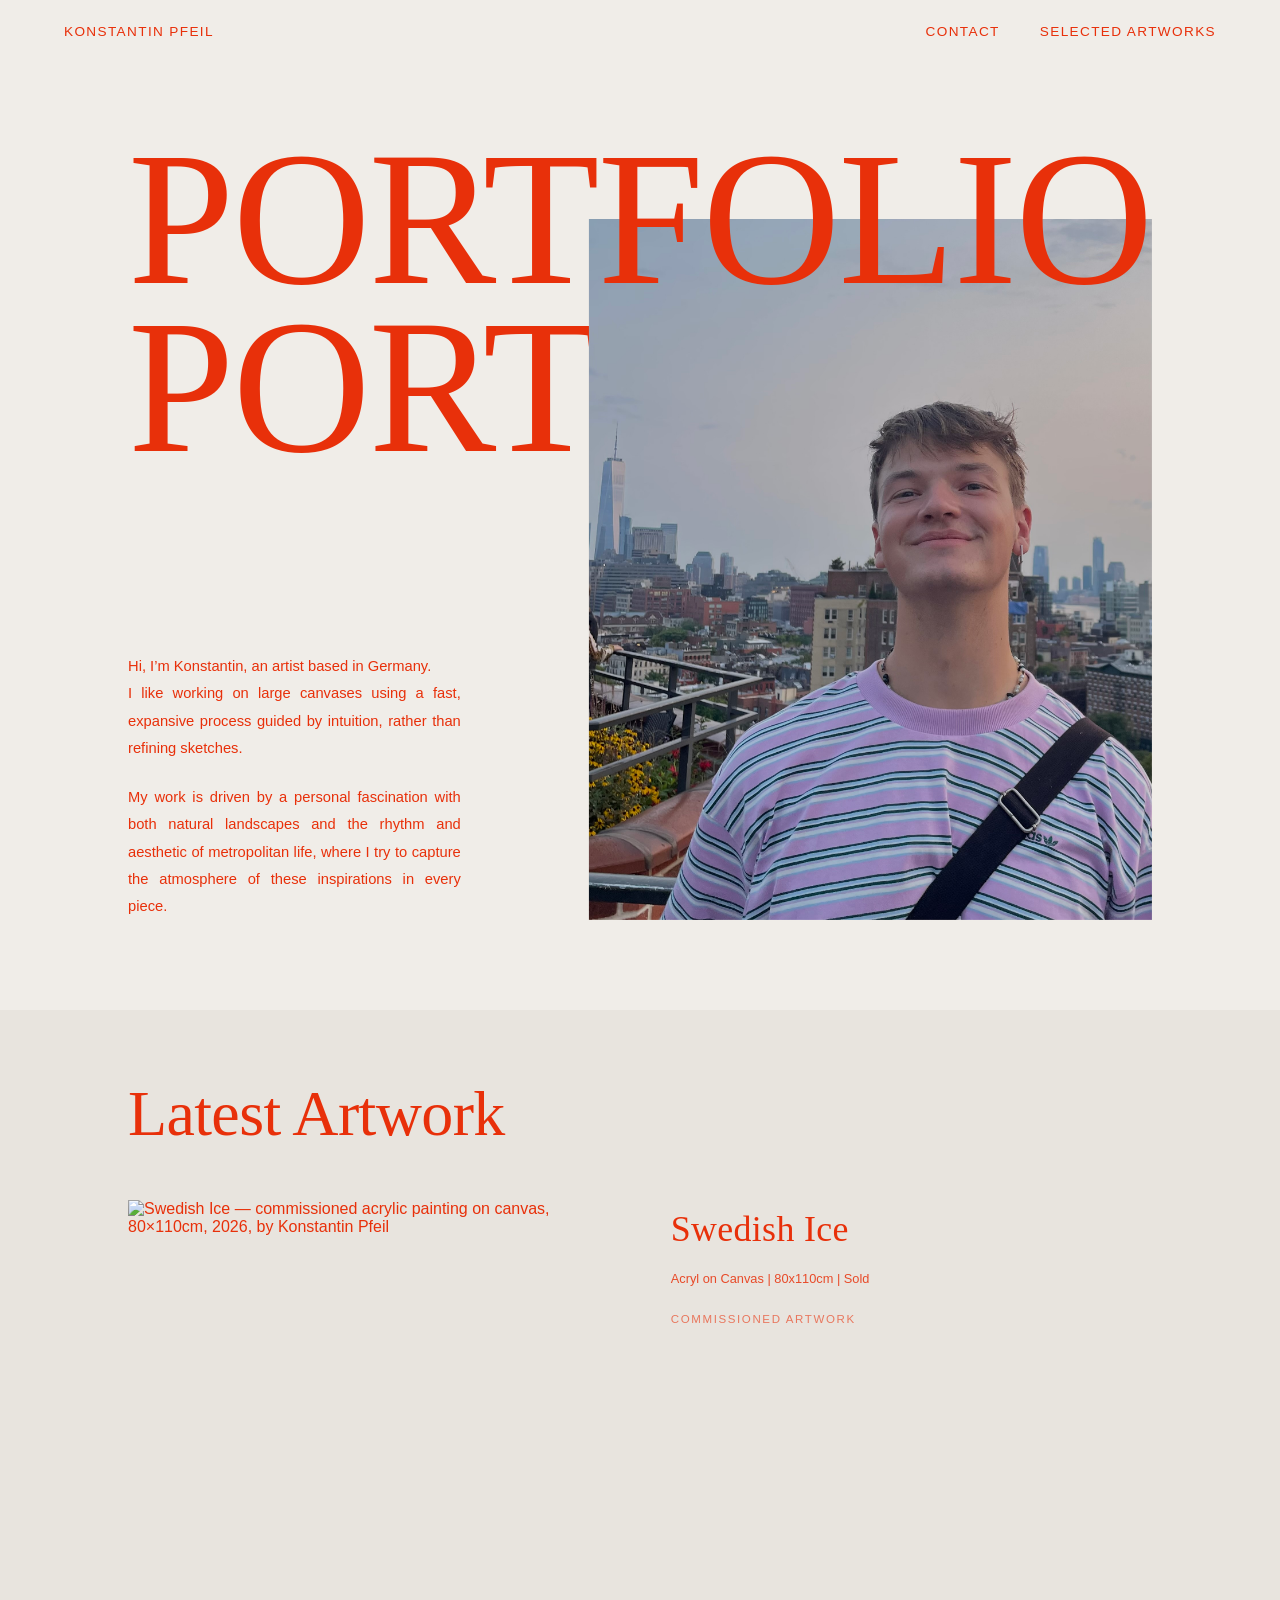
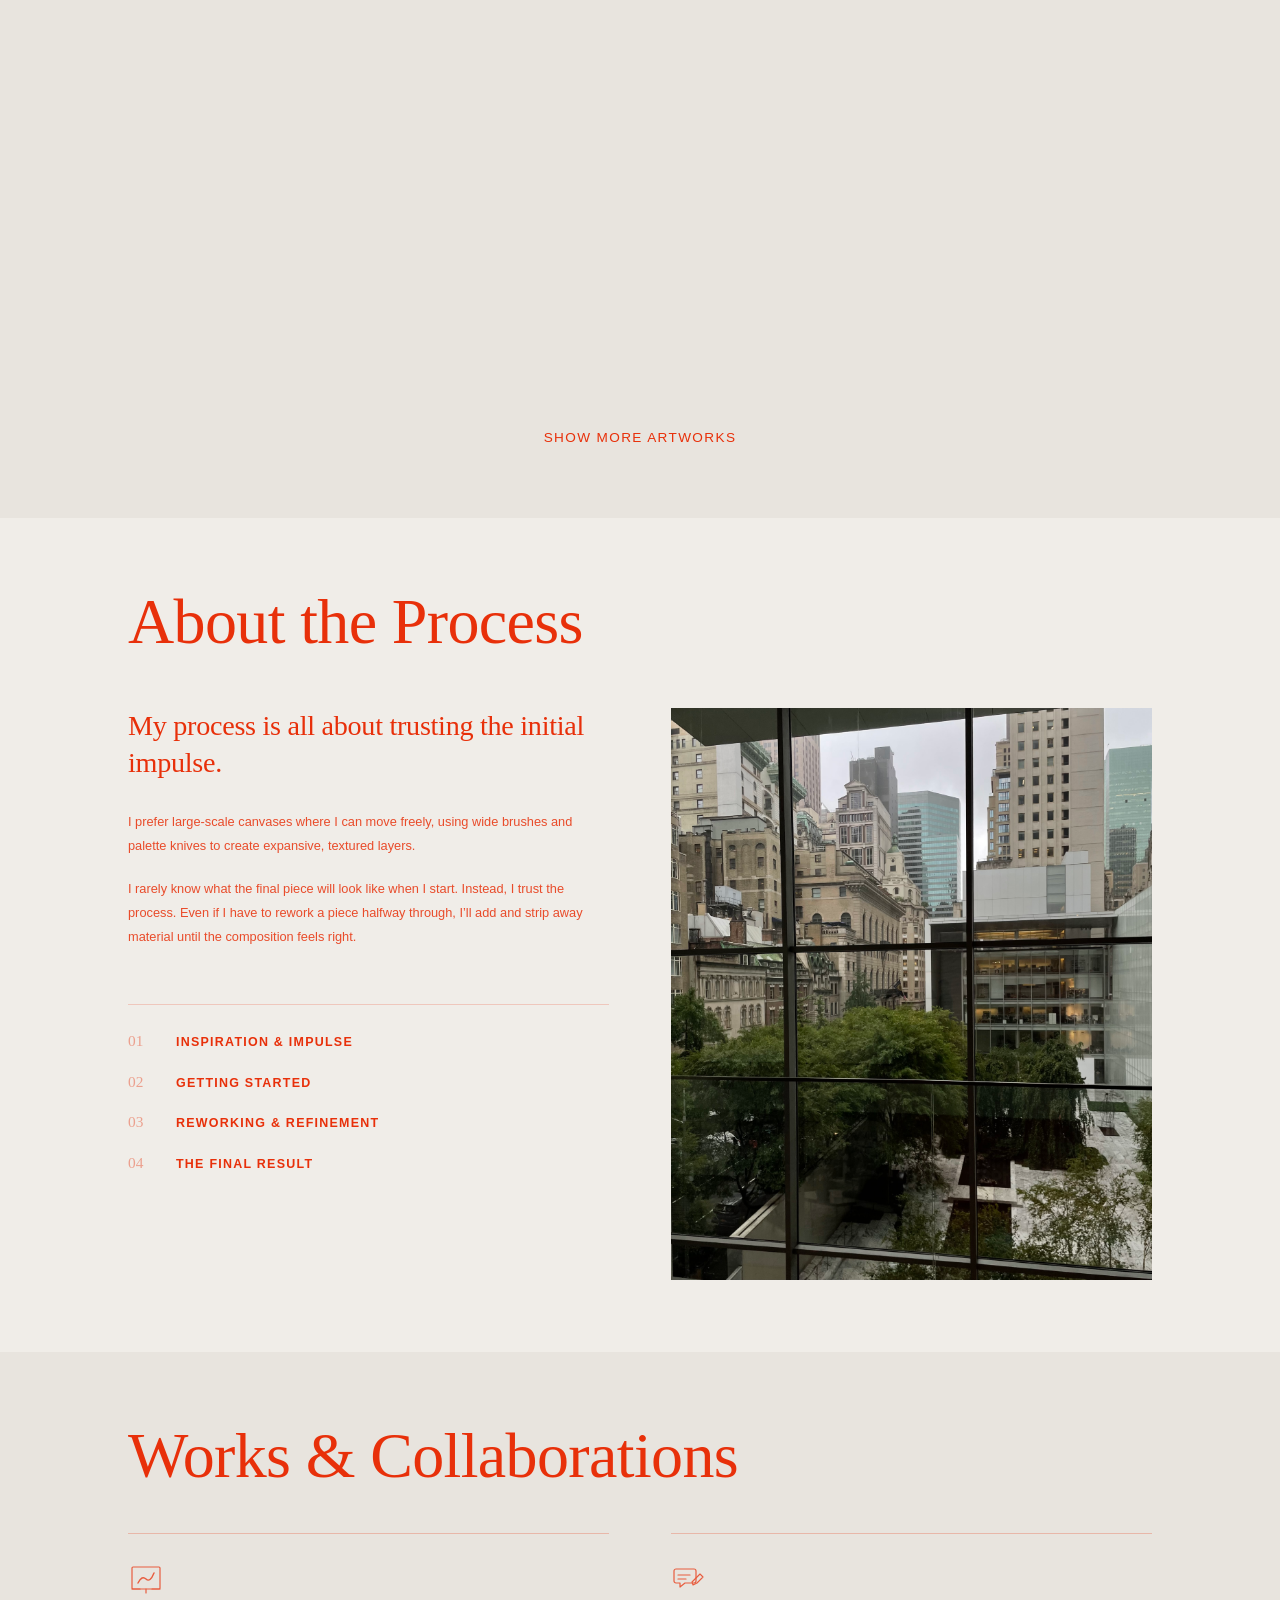
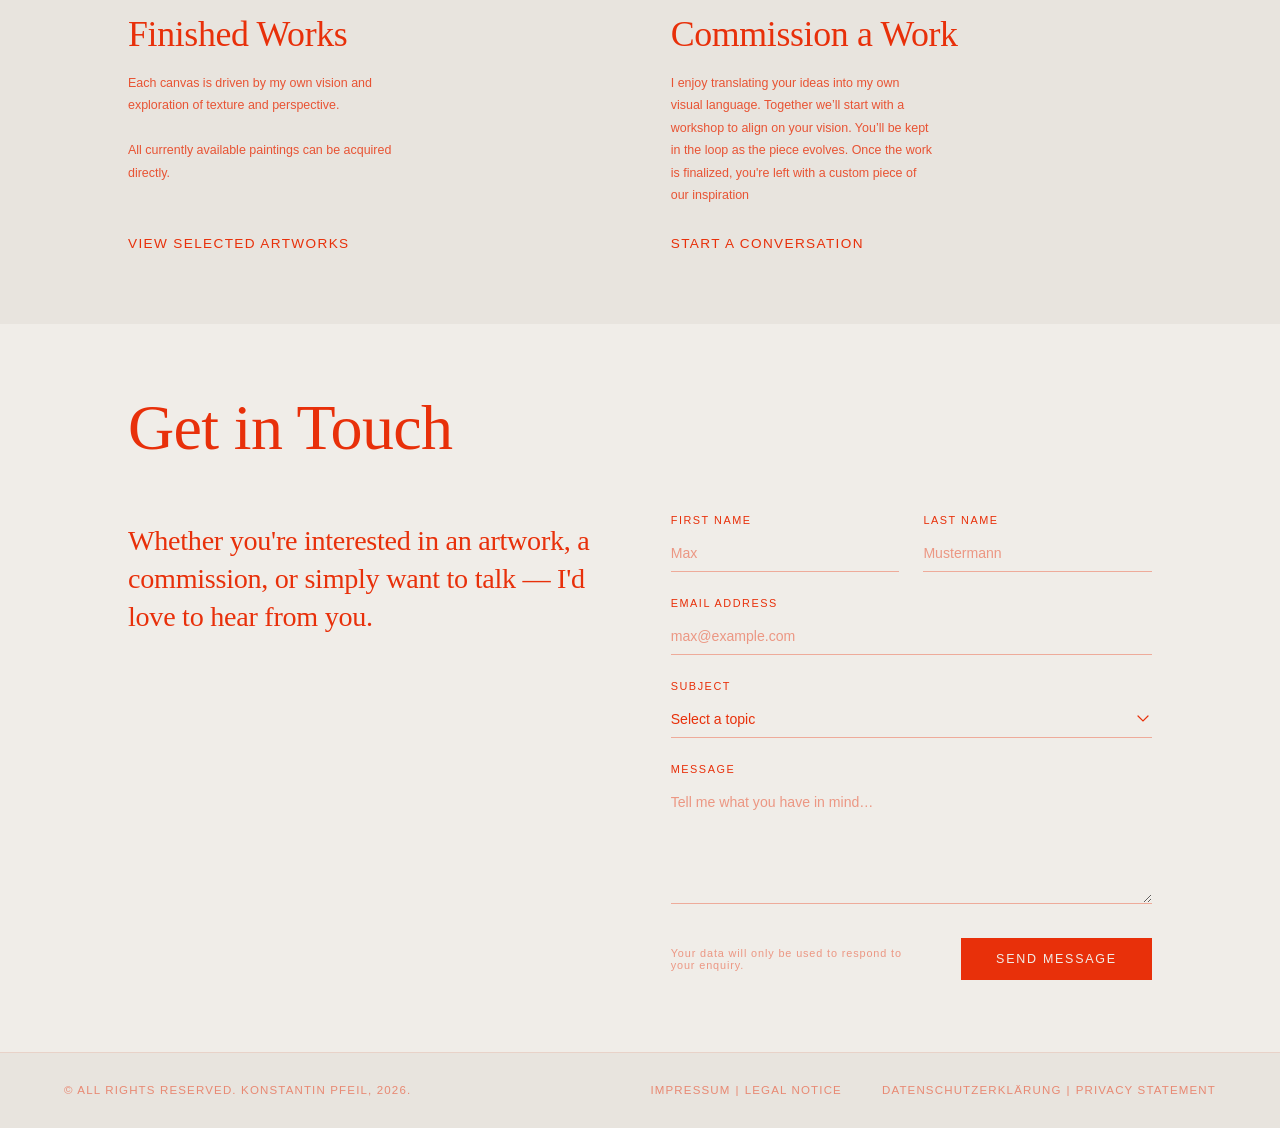
==== index.html @ a3bc2dfd "Revise meta description and Open Graph tags Updated the description meta tag and Open Graph descript" ====
<!DOCTYPE html>
<html lang="en">
<head>
  <meta charset="UTF-8" />
  <meta name="viewport" content="width=device-width, initial-scale=1.0" />
  <meta http-equiv="Content-Security-Policy" content="default-src 'self'; style-src 'self' 'unsafe-inline' https://fonts.googleapis.com; font-src https://fonts.gstatic.com; img-src 'self' data:; script-src 'self'; form-action https://formspree.io; connect-src https://formspree.io;">
  <title>Konstantin Pfeil</title>
  <meta name="description" content="Konstantin Pfeil is a German artist working on large-format canvases. Original works available to acquire, commissions welcome." />
  <meta name="author" content="Konstantin Pfeil" />
  <link rel="canonical" href="https://konstantinpfeil.com/" />

  <meta property="og:type" content="website" />
  <meta property="og:url" content="https://konstantinpfeil.com/" />
  <meta property="og:title" content="Konstantin Pfeil" />
  <meta property="og:description" content="Original large-format paintings. Available works, commissions and collaborations." />
  <meta property="og:image" content="https://konstantinpfeil.com/assets/images/KonstantinPfeil.png" />

  <script type="application/ld+json">
  {
    "@context": "https://schema.org",
    "@type": "Person",
    "name": "Konstantin Pfeil",
    "jobTitle": "Artist",
    "url": "https://konstantinpfeil.com/",
    "sameAs": [https://www.linkedin.com/in/konstantin-pfeil/],
    "address": {
      "@type": "PostalAddress",
      "addressCountry": "DE"
    }
  }
  </script>

  <link rel="icon" type="image/png" href="./assets/images/favicon.png">
  <link rel="preconnect" href="https://fonts.googleapis.com" referrerpolicy="no-referrer" />
  <link rel="preconnect" href="https://fonts.gstatic.com" crossorigin referrerpolicy="no-referrer" />
  <link href="https://fonts.googleapis.com/css2?family=Cormorant+Garamond:ital,wght@0,300..700;1,300..700&family=Open+Sans:wght@300;400;500;600;700&display=swap" rel="stylesheet" referrerpolicy="no-referrer">
  <link rel="stylesheet" href="style.css" />
</head>
<body>

  
  <nav>
    <span><a href="index.html">Konstantin Pfeil</a></span>
    <ul class="nav-links">
      <li><a href="#contact">Contact</a></li>
      <li><a href="artwork.html">Selected Artworks</a></li>
    </ul>
    <button class="nav-hamburger" id="navHamburger" aria-label="Open menu" aria-expanded="false">
      <span></span><span></span>
    </button>
  </nav>

  
  <div class="mobile-menu" id="mobileMenu" aria-hidden="true">
    <div class="mobile-menu-inner">

      <a href="artwork.html" class="mobile-menu-link">Selected Artworks</a>
      <a href="#contact" class="mobile-menu-link" id="mobileContactLink">Contact</a>
    
    </div>
  </div>

  
  <section class="hero">
    <div class="big-line line-one" id="lineOne">PORTFOLIO</div>
    <div class="hero-body" id="heroBody">
      <div class="photo-col" id="photoCol">
        <img src="./assets/images/KonstantinPfeil.png" alt="Konstantin Pfeil, abstract artist based in Germany" />
      </div>
      <div class="big-line line-two" id="lineTwo">PORTFOLIO</div>
      <div class="bio-text" id="bioText">
        <p>Hi, I’m Konstantin, an artist based in Germany. <br>I like working on large canvases using a fast, expansive process guided by intuition, rather than refining sketches.</p>
        <p>My work is driven by a personal fascination with both natural landscapes and the rhythm and aesthetic of metropolitan life, where I try to capture the atmosphere of these inspirations in every piece.</p>
      </div>
    </div>
  </section>

  
  <section class="latest-artwork">
    <span class="section-title">Latest Artwork</span>
    <div class="artwork-row">
      <div class="artwork-image">
        <img src="./assets/artworks/Swedish_Ice.png" alt="Swedish Ice — commissioned acrylic painting on canvas, 80×110cm, 2026, by Konstantin Pfeil" />
      </div>
      <div class="artwork-info">
        <span class="artwork-title">Swedish Ice</span>
        <p class="artwork-desc">Acryl on Canvas | 80x110cm | Sold</p>
        <span class="artwork-label">Commissioned Artwork</span>
      </div>
    </div>
    <div class="artwork-more">
      <a href="./artwork.html" class="text-btn">Show more Artworks</a>
    </div>
  </section>

  
  <section class="process">
    <span class="section-title">About the Process</span>
    <div class="process-row">
      <div class="process-text">
        <span class="process-intro">My process is all about trusting the initial impulse.</span>
        <p>I prefer large-scale canvases where I can move freely, using wide brushes and palette knives to create expansive, textured layers.</p>
        <p>I rarely know what the final piece will look like when I start. Instead, I trust the process. Even if I have to rework a piece halfway through, I’ll add and strip away material until the composition feels right.</p>
        <div class="process-steps">
          <div class="process-step"><span class="step-num">01</span><span class="step-label">Inspiration & Impulse</span></div>
          <div class="process-step"><span class="step-num">02</span><span class="step-label">Getting Started</span></div>
          <div class="process-step"><span class="step-num">03</span><span class="step-label">Reworking & Refinement</span></div>
          <div class="process-step"><span class="step-num">04</span><span class="step-label">The Final Result</span></div>
        </div>
      </div>
      <div class="process-image">
        <img src="./assets/images/nyc.png" alt="New York City skyline — one of Konstantin Pfeil's metropolitan inspirations" />
      </div>
    </div>
  </section>

  
  <section class="services">
    <span class="section-title">Works & Collaborations</span>
    <div class="services-row">
      <div class="service-card">
        <svg class="service-icon" viewBox="0 0 36 36" fill="none" stroke="#E8300A" stroke-width="1.2" stroke-linecap="round" stroke-linejoin="round">
          <rect x="4" y="6" width="28" height="22" rx="1"/>
          <line x1="4" y1="28" x2="12" y2="28"/>
          <line x1="24" y1="28" x2="32" y2="28"/>
          <line x1="18" y1="28" x2="18" y2="32"/>
          <path d="M10 22 Q14 14 18 18 Q22 22 26 12" stroke-width="1.4"/>
        </svg>
        <span class="service-name">Finished Works</span>
        <p class="service-desc">Each canvas is driven by my own vision and exploration of texture and perspective. <br><br>All currently available paintings can be acquired directly.</p>
        <div class="service-cta"><a href="./artwork.html" class="text-btn">View Selected Artworks</a></div>
      </div>
      <div class="service-card">
        <svg class="service-icon" viewBox="0 0 36 36" fill="none" stroke="#E8300A" stroke-width="1.2" stroke-linecap="round" stroke-linejoin="round">
          <path d="M5 8 h18 a2 2 0 0 1 2 2 v10 a2 2 0 0 1 -2 2 H14 l-5 4 v-4 H5 a2 2 0 0 1 -2 -2 V10 a2 2 0 0 1 2 -2 z"/>
          <line x1="7" y1="14" x2="19" y2="14"/>
          <line x1="7" y1="18" x2="15" y2="18"/>
          <path d="M26 22 l6-6-3-3-8 8 1 3 4-2z" stroke-width="1.1"/>
        </svg>
        <span class="service-name">Commission a Work</span>
        <p class="service-desc">I enjoy translating your ideas into my own visual language. Together we’ll start with a workshop to align on your vision. You’ll be kept in the loop as the piece evolves. Once the work is finalized, you're left with a custom piece of our inspiration</p>
        <div class="service-cta"><a href="#contact" class="text-btn">Start a Conversation</a></div>
      </div>
    </div>
  </section>

  
  <section class="contact" id="contact">
    <span class="section-title">Get in Touch</span>
    <div class="contact-inner">
      <div class="contact-intro">
        <span class="contact-lead">Whether you're interested in an artwork, a commission, or simply want to talk — I'd love to hear from you.</span>
      </div>
      <form class="contact-form" action="https://formspree.io/f/xqeynlbk" method="POST">
        <div class="form-row">
          <div class="form-field">
            <label for="first-name">First Name</label>
            <input type="text" id="first-name" name="first_name" placeholder="Max" required />
          </div>
          <div class="form-field">
            <label for="last-name">Last Name</label>
            <input type="text" id="last-name" name="last_name" placeholder="Mustermann" required />
          </div>
        </div>
        <div class="form-field">
          <label for="email">Email Address</label>
          <input type="email" id="email" name="email" placeholder="max@example.com" required />
        </div>
        <div class="form-field">
          <label for="subject">Subject</label>
          <select id="subject" name="_subject" required>
            <option value="" disabled selected>Select a topic</option>
            <option value="Acquiring an Original Work">Acquiring an Original Work</option>
            <option value="Commission Enquiry">Commission Enquiry</option>
            <option value="Press & Collaboration">Press & Collaboration</option>
            <option value="Other">Other</option>
          </select>
        </div>
        <div class="form-field">
          <label for="message">Message</label>
          <textarea id="message" name="message" placeholder="Tell me what you have in mind…" required></textarea>
        </div>
        <div class="form-submit">
          <span class="privacy-note">Your data will only be used to respond to your enquiry.</span>
          <button type="submit" class="submit-btn">Send Message</button>
        </div>
      </form>
    </div>
  </section>

  
  <footer>
    <div class="footer-inner">
      <span class="footer-copy">© All rights reserved. Konstantin Pfeil, 2026.</span>
      <div class="footer-links">
          <button class="footer-btn" id="impressumToggle" data-panel="impressum" aria-expanded="false">
            Impressum<span class="mobile-break">|</span>Legal Notice
          </button>
          <button class="footer-btn" id="datenschutzToggle" data-panel="datenschutz" aria-expanded="false">
            Datenschutzerklärung<span class="mobile-break">|</span>Privacy Statement
          </button>
      </div>
    </div>

    
    <div class="legal-panel" id="legalPanel" aria-hidden="true">
      <div class="legal-panel-inner">

        
        <div class="legal-content" id="content-impressum">
          <div class="impressum-inner">
            <div class="impressum-col">
              <h2 class="impressum-heading">Impressum</h2>
              <div class="impressum-block">
                <img src="./assets/images/address.png" alt="" class="address-img" aria-hidden="true" />
              </div>
              <div class="impressum-block">
                <h3 class="impressum-label">Kontakt</h3>
                <img src="./assets/images/email.png" alt="" class="email-img" aria-hidden="true" />
              </div>
              <div class="impressum-block">
                <h3 class="impressum-label">Umsatzsteuer-ID</h3>
                <p>Umsatzsteuer-Identifikationsnummer gemäß § 27 a Umsatzsteuergesetz:<br />
                Umsatzsteuer-Identifikationsnummer beim Finanzamt beantragt.<br />
                Umsatzsteuerbefreit aufgrund der Kleinunternehmerregelung gemäß § 19 UStG.</p>
              </div>
              <div class="impressum-block">
                <h3 class="impressum-label">Verbraucherstreitbeilegung / Universalschlichtungsstelle</h3>
                <p>Wir sind nicht bereit oder verpflichtet, an Streitbeilegungsverfahren vor einer Verbraucherschlichtungsstelle teilzunehmen.</p>
              </div>
            </div>
            <div class="impressum-col">
              <h2 class="impressum-heading">Legal Notice</h2>
              <div class="impressum-block">
                <img src="./assets/images/address.png" alt="" class="address-img" aria-hidden="true" />
              </div>
              <div class="impressum-block">
                <h3 class="impressum-label">Contact</h3>
                <img src="./assets/images/email.png" alt="" class="email-img" aria-hidden="true" />
              </div>
              <div class="impressum-block">
                <h3 class="impressum-label">VAT ID</h3>
                <p>VAT identification number in accordance with § 27 a of the German VAT Act:<br />
                VAT identification number application pending with the tax authority.<br />
                Exempt from VAT pursuant to the small business regulation under § 19 UStG.</p>
              </div>
              <div class="impressum-block">
                <h3 class="impressum-label">Consumer Dispute Resolution</h3>
                <p>We are neither willing nor obliged to participate in dispute resolution proceedings before a consumer arbitration board.</p>
              </div>
            </div>
          </div>
        </div>

        
        <div class="legal-content" id="content-datenschutz">
          <div class="impressum-inner">

            
            <div class="datenschutz-col">

              <h2 class="impressum-heading">Datenschutzerklärung</h2>

              <div class="impressum-block">
                <h3 class="impressum-label">1. Datenschutz auf einen Blick — Allgemeine Hinweise</h3>
                <p>Die folgenden Hinweise geben einen einfachen Überblick darüber, was mit Ihren personenbezogenen Daten passiert, wenn Sie diese Website besuchen. Personenbezogene Daten sind alle Daten, mit denen Sie persönlich identifiziert werden können. Ausführliche Informationen zum Thema Datenschutz entnehmen Sie unserer unter diesem Text aufgeführten Datenschutzerklärung.</p>
              </div>

              <div class="impressum-block">
                <h3 class="impressum-label">Datenerfassung auf dieser Website</h3>
                <p>Die Datenverarbeitung auf dieser Website erfolgt durch den Websitebetreiber. Dessen Kontaktdaten können Sie dem Abschnitt „Hinweis zur Verantwortlichen Stelle" in dieser Datenschutzerklärung entnehmen.</p>
                <p>Ihre Daten werden zum einen dadurch erhoben, dass Sie uns diese mitteilen. Hierbei kann es sich z. B. um Daten handeln, die Sie in ein Kontaktformular eingeben. Andere Daten werden automatisch oder nach Ihrer Einwilligung beim Besuch der Website durch unsere IT-Systeme erfasst. Das sind vor allem technische Daten (z. B. Internetbrowser, Betriebssystem oder Uhrzeit des Seitenaufrufs).</p>
                <p>Ein Teil der Daten wird erhoben, um eine fehlerfreie Bereitstellung der Website zu gewährleisten. Andere Daten können zur Analyse Ihres Nutzerverhaltens verwendet werden.</p>
                <p>Sie haben jederzeit das Recht, unentgeltlich Auskunft über Herkunft, Empfänger und Zweck Ihrer gespeicherten personenbezogenen Daten zu erhalten. Sie haben außerdem ein Recht, die Berichtigung oder Löschung dieser Daten zu verlangen. Wenn Sie eine Einwilligung zur Datenverarbeitung erteilt haben, können Sie diese Einwilligung jederzeit für die Zukunft widerrufen. Außerdem haben Sie das Recht, unter bestimmten Umständen die Einschränkung der Verarbeitung Ihrer personenbezogenen Daten zu verlangen. Des Weiteren steht Ihnen ein Beschwerderecht bei der zuständigen Aufsichtsbehörde zu.</p>
              </div>

              <div class="impressum-block">
                <h3 class="impressum-label">2. Hosting — Externes Hosting</h3>
                <p>Diese Website wird extern gehostet. Die personenbezogenen Daten, die auf dieser Website erfasst werden, werden auf den Servern des Hosters gespeichert. Hierbei kann es sich v. a. um IP-Adressen, Kontaktanfragen, Meta- und Kommunikationsdaten, Vertragsdaten, Kontaktdaten, Namen, Websitezugriffe und sonstige Daten, die über eine Website generiert werden, handeln.</p>
                <p>Das externe Hosting erfolgt zum Zwecke der Vertragserfüllung gegenüber unseren potenziellen und bestehenden Kunden (Art. 6 Abs. 1 lit. b DSGVO) und im Interesse einer sicheren, schnellen und effizienten Bereitstellung unseres Online-Angebots durch einen professionellen Anbieter (Art. 6 Abs. 1 lit. f DSGVO).</p>
                <p>Wir setzen folgenden Hoster ein: GitHub Pages, GitHub Inc., 88 Colin P Kelly Jr St, San Francisco, CA 94107, USA</p>
              </div>

              <div class="impressum-block">
                <h3 class="impressum-label">3. Allgemeine Hinweise und Pflichtinformationen</h3>
                <p>Die Betreiber dieser Seiten nehmen den Schutz Ihrer persönlichen Daten sehr ernst. Wir behandeln Ihre personenbezogenen Daten vertraulich und entsprechend den gesetzlichen Datenschutzvorschriften sowie dieser Datenschutzerklärung.</p>
                <p>Wir weisen darauf hin, dass die Datenübertragung im Internet (z. B. bei der Kommunikation per E-Mail) Sicherheitslücken aufweisen kann. Ein lückenloser Schutz der Daten vor dem Zugriff durch Dritte ist nicht möglich.</p>
              </div>

              <div class="impressum-block">
                <h3 class="impressum-label">Hinweis zur verantwortlichen Stelle</h3>
                <p>Die verantwortliche Stelle für die Datenverarbeitung auf dieser Website ist:</p>
                <img src="./assets/images/address.png" alt="" class="address-img" aria-hidden="true" />
                <img src="./assets/images/email.png" alt="" class="email-img" aria-hidden="true" style="margin-top:0.5em;" />
                <p>Verantwortliche Stelle ist die natürliche oder juristische Person, die allein oder gemeinsam mit anderen über die Zwecke und Mittel der Verarbeitung von personenbezogenen Daten entscheidet.</p>
              </div>

              <div class="impressum-block">
                <h3 class="impressum-label">Speicherdauer</h3>
                <p>Soweit innerhalb dieser Datenschutzerklärung keine speziellere Speicherdauer genannt wurde, verbleiben Ihre personenbezogenen Daten bei uns, bis der Zweck für die Datenverarbeitung entfällt. Wenn Sie ein berechtigtes Löschersuchen geltend machen oder eine Einwilligung zur Datenverarbeitung widerrufen, werden Ihre Daten gelöscht, sofern wir keine anderen rechtlich zulässigen Gründe für die Speicherung Ihrer personenbezogenen Daten haben.</p>
              </div>

              <div class="impressum-block">
                <h3 class="impressum-label">Rechtsgrundlagen der Datenverarbeitung</h3>
                <p>Sofern Sie in die Datenverarbeitung eingewilligt haben, verarbeiten wir Ihre personenbezogenen Daten auf Grundlage von Art. 6 Abs. 1 lit. a DSGVO bzw. Art. 9 Abs. 2 lit. a DSGVO. Sind Ihre Daten zur Vertragserfüllung oder zur Durchführung vorvertraglicher Maßnahmen erforderlich, verarbeiten wir Ihre Daten auf Grundlage des Art. 6 Abs. 1 lit. b DSGVO. Des Weiteren verarbeiten wir Ihre Daten, sofern diese zur Erfüllung einer rechtlichen Verpflichtung erforderlich sind, auf Grundlage von Art. 6 Abs. 1 lit. c DSGVO.</p>
              </div>

              <div class="impressum-block">
                <h3 class="impressum-label">Widerruf Ihrer Einwilligung zur Datenverarbeitung</h3>
                <p>Viele Datenverarbeitungsvorgänge sind nur mit Ihrer ausdrücklichen Einwilligung möglich. Sie können eine bereits erteilte Einwilligung jederzeit widerrufen. Die Rechtmäßigkeit der bis zum Widerruf erfolgten Datenverarbeitung bleibt vom Widerruf unberührt.</p>
              </div>

              <div class="impressum-block">
                <h3 class="impressum-label">Widerspruchsrecht (Art. 21 DSGVO)</h3>
                <p>WENN DIE DATENVERARBEITUNG AUF GRUNDLAGE VON ART. 6 ABS. 1 LIT. E ODER F DSGVO ERFOLGT, HABEN SIE JEDERZEIT DAS RECHT, AUS GRÜNDEN, DIE SICH AUS IHRER BESONDEREN SITUATION ERGEBEN, GEGEN DIE VERARBEITUNG IHRER PERSONENBEZOGENEN DATEN WIDERSPRUCH EINZULEGEN. DIE JEWEILIGE RECHTSGRUNDLAGE, AUF DENEN EINE VERARBEITUNG BERUHT, ENTNEHMEN SIE DIESER DATENSCHUTZERKLÄRUNG. WENN SIE WIDERSPRUCH EINLEGEN, WERDEN WIR IHRE BETROFFENEN PERSONENBEZOGENEN DATEN NICHT MEHR VERARBEITEN, ES SEI DENN, WIR KÖNNEN ZWINGENDE SCHUTZWÜRDIGE GRÜNDE FÜR DIE VERARBEITUNG NACHWEISEN.</p>
              </div>

              <div class="impressum-block">
                <h3 class="impressum-label">Beschwerderecht bei der zuständigen Aufsichtsbehörde</h3>
                <p>Im Falle von Verstößen gegen die DSGVO steht den Betroffenen ein Beschwerderecht bei einer Aufsichtsbehörde, insbesondere in dem Mitgliedstaat ihres gewöhnlichen Aufenthalts, ihres Arbeitsplatzes oder des Orts des mutmaßlichen Verstoßes zu.</p>
              </div>

              <div class="impressum-block">
                <h3 class="impressum-label">Recht auf Datenübertragbarkeit, Auskunft, Berichtigung, Löschung und Einschränkung</h3>
                <p>Sie haben im Rahmen der geltenden gesetzlichen Bestimmungen jederzeit das Recht auf unentgeltliche Auskunft über Ihre gespeicherten personenbezogenen Daten, deren Herkunft und Empfänger und den Zweck der Datenverarbeitung und ggf. ein Recht auf Berichtigung oder Löschung dieser Daten. Sie haben zudem das Recht, die Einschränkung der Verarbeitung Ihrer personenbezogenen Daten zu verlangen. Hierzu sowie zu weiteren Fragen können Sie sich jederzeit an uns wenden.</p>
              </div>

              <div class="impressum-block">
                <h3 class="impressum-label">SSL- bzw. TLS-Verschlüsselung</h3>
                <p>Diese Seite nutzt aus Sicherheitsgründen eine SSL- bzw. TLS-Verschlüsselung. Eine verschlüsselte Verbindung erkennen Sie daran, dass die Adresszeile des Browsers von „http://" auf „https://" wechselt und an dem Schloss-Symbol in Ihrer Browserzeile. Wenn die SSL- bzw. TLS-Verschlüsselung aktiviert ist, können die Daten, die Sie an uns übermitteln, nicht von Dritten mitgelesen werden.</p>
              </div>

              <div class="impressum-block">
                <h3 class="impressum-label">Widerspruch gegen Werbe-E-Mails</h3>
                <p>Der Nutzung von im Rahmen der Impressumspflicht veröffentlichten Kontaktdaten zur Übersendung von nicht ausdrücklich angeforderter Werbung und Informationsmaterialien wird hiermit widersprochen. Die Betreiber der Seiten behalten sich ausdrücklich rechtliche Schritte im Falle der unverlangten Zusendung von Werbeinformationen vor.</p>
              </div>

              <div class="impressum-block">
                <h3 class="impressum-label">4. Datenerfassung — Server-Log-Dateien</h3>
                <p>Der Provider der Seiten erhebt und speichert automatisch Informationen in so genannten Server-Log-Dateien, die Ihr Browser automatisch an uns übermittelt: Browsertyp und -version, verwendetes Betriebssystem, Referrer URL, Hostname des zugreifenden Rechners, Uhrzeit der Serveranfrage, IP-Adresse. Eine Zusammenführung dieser Daten mit anderen Datenquellen wird nicht vorgenommen. Die Erfassung dieser Daten erfolgt auf Grundlage von Art. 6 Abs. 1 lit. f DSGVO.</p>
              </div>

              <div class="impressum-block">
                <h3 class="impressum-label">Kontaktformular</h3>
                <p>Wenn Sie uns per Kontaktformular Anfragen zukommen lassen, werden Ihre Angaben aus dem Anfrageformular inklusive der von Ihnen dort angegebenen Kontaktdaten zwecks Bearbeitung der Anfrage und für den Fall von Anschlussfragen bei uns gespeichert. Diese Daten geben wir nicht ohne Ihre Einwilligung weiter.</p>
                <p>Die Verarbeitung dieser Daten erfolgt auf Grundlage von Art. 6 Abs. 1 lit. b DSGVO, sofern Ihre Anfrage mit der Erfüllung eines Vertrags zusammenhängt oder zur Durchführung vorvertraglicher Maßnahmen erforderlich ist. In allen übrigen Fällen beruht die Verarbeitung auf unserem berechtigten Interesse an der effektiven Bearbeitung der an uns gerichteten Anfragen (Art. 6 Abs. 1 lit. f DSGVO) oder auf Ihrer Einwilligung (Art. 6 Abs. 1 lit. a DSGVO).</p>
                <p>Die von Ihnen im Kontaktformular eingegebenen Daten verbleiben bei uns, bis Sie uns zur Löschung auffordern, Ihre Einwilligung zur Speicherung widerrufen oder der Zweck für die Datenspeicherung entfällt. Zwingende gesetzliche Bestimmungen – insbesondere Aufbewahrungsfristen – bleiben unberührt.</p>
              </div>

              <div class="impressum-block">
                <h3 class="impressum-label">Anfrage per E-Mail oder Telefon</h3>
                <p>Wenn Sie uns per E-Mail oder Telefon kontaktieren, wird Ihre Anfrage inklusive aller daraus hervorgehenden personenbezogenen Daten zum Zwecke der Bearbeitung Ihres Anliegens bei uns gespeichert und verarbeitet. Diese Daten geben wir nicht ohne Ihre Einwilligung weiter. Die Verarbeitung dieser Daten erfolgt auf Grundlage von Art. 6 Abs. 1 lit. b DSGVO, sofern Ihre Anfrage mit der Erfüllung eines Vertrags zusammenhängt, andernfalls auf Grundlage von Art. 6 Abs. 1 lit. f DSGVO oder Ihrer Einwilligung gemäß Art. 6 Abs. 1 lit. a DSGVO.</p>
              </div>

            </div>

            
            <div class="datenschutz-col">

              <h2 class="impressum-heading">Data Privacy Statement</h2>

              <div class="impressum-block">
                <h3 class="impressum-label">1. Privacy at a Glance — General Information</h3>
                <p>The following information provides a simple overview of what happens to your personal data when you visit this website. Personal data means any data by which you can be personally identified. For detailed information on the subject of data protection, please refer to our Privacy Policy set out below.</p>
              </div>

              <div class="impressum-block">
                <h3 class="impressum-label">Data Collection on This Website</h3>
                <p>Data processing on this website is carried out by the website operator. You can find the operator's contact details in the section "Notice on the Controller" in this Privacy Policy.</p>
                <p>Your data is collected partly through information you provide to us directly — for example, data you enter into a contact form. Other data is collected automatically or with your consent by our IT systems when you visit the website, in particular technical data such as your internet browser, operating system, and the time of your page request.</p>
                <p>Some of this data is collected to ensure the error-free operation of the website. Other data may be used to analyse your browsing behaviour.</p>
                <p>You have the right at any time to obtain, free of charge, information about the origin, recipient and purpose of your stored personal data. You also have the right to request the correction or deletion of this data. If you have given your consent to data processing, you may withdraw that consent at any time with effect for the future. You also have the right, under certain circumstances, to request the restriction of processing of your personal data. Furthermore, you have the right to lodge a complaint with the competent supervisory authority.</p>
              </div>

              <div class="impressum-block">
                <h3 class="impressum-label">2. Hosting — External Hosting</h3>
                <p>This website is hosted externally. The personal data collected on this website is stored on the servers of the hosting provider. This may include IP addresses, contact enquiries, meta and communication data, contractual data, contact details, names, website access data and other data generated via the website.</p>
                <p>External hosting is carried out for the purpose of fulfilling contracts with our prospective and existing clients (Art. 6(1)(b) GDPR) and in the interest of a secure, fast and efficient provision of our online services by a professional provider (Art. 6(1)(f) GDPR).</p>
                <p>Our hosting provider is: GitHub Pages, GitHub Inc., 88 Colin P Kelly Jr St, San Francisco, CA 94107, USA.</p>
              </div>

              <div class="impressum-block">
                <h3 class="impressum-label">3. General Information and Mandatory Disclosures</h3>
                <p>The operators of this website take the protection of your personal data very seriously. We treat your personal data confidentially and in accordance with the applicable data protection legislation and this Privacy Policy.</p>
                <p>Please note that data transmission over the internet (e.g. when communicating by email) may be subject to security vulnerabilities. Complete protection of data against access by third parties is not possible.</p>
              </div>

              <div class="impressum-block">
                <h3 class="impressum-label">Notice on the Controller</h3>
                <p>The controller responsible for data processing on this website is:</p>
                <img src="./assets/images/address.png" alt="" class="address-img" aria-hidden="true" />
                <img src="./assets/images/email.png" alt="" class="email-img" aria-hidden="true" style="margin-top:0.5em;" />
                <p>The controller is the natural or legal person who, alone or jointly with others, determines the purposes and means of the processing of personal data.</p>
              </div>

              <div class="impressum-block">
                <h3 class="impressum-label">Retention Period</h3>
                <p>Unless a more specific retention period is stated within this Privacy Policy, your personal data will remain with us until the purpose for which it was collected no longer applies. If you assert a legitimate request for deletion or withdraw your consent to data processing, your data will be deleted unless we have other legally permissible grounds for retaining it.</p>
              </div>

              <div class="impressum-block">
                <h3 class="impressum-label">Legal Bases for Data Processing</h3>
                <p>Where you have given your consent to data processing, we process your personal data on the basis of Art. 6(1)(a) GDPR or Art. 9(2)(a) GDPR. Where data processing is necessary for the performance of a contract or for pre-contractual measures, we process your data on the basis of Art. 6(1)(b) GDPR. Where processing is necessary to fulfil a legal obligation, we process your data on the basis of Art. 6(1)(c) GDPR.</p>
              </div>

              <div class="impressum-block">
                <h3 class="impressum-label">Withdrawal of Consent</h3>
                <p>Many data processing operations are only possible with your express consent. You may withdraw any consent you have already given at any time. The lawfulness of processing carried out prior to the withdrawal remains unaffected.</p>
              </div>

              <div class="impressum-block">
                <h3 class="impressum-label">Right to Object (Art. 21 GDPR)</h3>
                <p>WHERE DATA PROCESSING IS CARRIED OUT ON THE BASIS OF ART. 6(1)(E) OR (F) GDPR, YOU HAVE THE RIGHT TO OBJECT AT ANY TIME, ON GROUNDS RELATING TO YOUR PARTICULAR SITUATION, TO THE PROCESSING OF YOUR PERSONAL DATA. THE RESPECTIVE LEGAL BASIS ON WHICH PROCESSING RELIES IS SET OUT IN THIS PRIVACY POLICY. IF YOU OBJECT, WE WILL NO LONGER PROCESS YOUR PERSONAL DATA UNLESS WE CAN DEMONSTRATE COMPELLING LEGITIMATE GROUNDS FOR THE PROCESSING WHICH OVERRIDE YOUR INTERESTS, RIGHTS AND FREEDOMS.</p>
              </div>

              <div class="impressum-block">
                <h3 class="impressum-label">Right to Lodge a Complaint with a Supervisory Authority</h3>
                <p>In the event of breaches of the GDPR, data subjects have the right to lodge a complaint with a supervisory authority, in particular in the Member State of their habitual residence, place of work or the place of the alleged infringement.</p>
              </div>

              <div class="impressum-block">
                <h3 class="impressum-label">Right to Data Portability, Access, Rectification, Erasure and Restriction</h3>
                <p>You have the right, within the framework of the applicable legal provisions, to obtain at any time free information about your stored personal data, its origin and recipients, and the purpose of data processing, and, where applicable, the right to rectification or erasure of that data. You also have the right to request the restriction of processing. Please contact us for these matters and for any further questions on the subject of personal data.</p>
              </div>

              <div class="impressum-block">
                <h3 class="impressum-label">SSL/TLS Encryption</h3>
                <p>For security reasons and to protect the transmission of confidential content — such as orders or enquiries you send to us — this site uses SSL or TLS encryption. You can recognise an encrypted connection by the fact that the address bar of your browser switches from "http://" to "https://" and by the padlock icon in your browser bar. When SSL or TLS encryption is enabled, the data you transmit to us cannot be read by third parties.</p>
              </div>

              <div class="impressum-block">
                <h3 class="impressum-label">Objection to Promotional Emails</h3>
                <p>The use of contact data published as part of the legal notice obligation for the purpose of sending unsolicited advertising and informational materials is hereby expressly prohibited. The operators of this website expressly reserve the right to take legal action in the event of the unsolicited sending of promotional information, such as spam emails.</p>
              </div>

              <div class="impressum-block">
                <h3 class="impressum-label">4. Data Collection — Server Log Files</h3>
                <p>The provider of this website automatically collects and stores information in server log files, which your browser transmits to us automatically: browser type and version, operating system used, referrer URL, hostname of the accessing device, time of the server request, IP address. This data is not merged with other data sources. Collection of this data is based on Art. 6(1)(f) GDPR.</p>
              </div>

              <div class="impressum-block">
                <h3 class="impressum-label">Contact Form</h3>
                <p>If you send us enquiries via the contact form, your details from the enquiry form, including the contact information you provide, will be stored by us for the purpose of processing your enquiry and in the event of follow-up questions. We do not share this data without your consent.</p>
                <p>Processing of this data is based on Art. 6(1)(b) GDPR where your enquiry relates to the performance of a contract or is necessary for pre-contractual measures. In all other cases, processing is based on our legitimate interest in the effective handling of enquiries addressed to us (Art. 6(1)(f) GDPR) or on your consent (Art. 6(1)(a) GDPR) where this has been requested.</p>
                <p>The data you enter in the contact form will remain with us until you ask us to delete it, withdraw your consent to storage, or the purpose for data storage no longer applies. Mandatory statutory provisions — in particular retention periods — remain unaffected.</p>
              </div>

              <div class="impressum-block">
                <h3 class="impressum-label">Enquiries by Email or Telephone</h3>
                <p>If you contact us by email or telephone, your enquiry, including all resulting personal data, will be stored and processed by us for the purpose of handling your request. We do not share this data without your consent. Processing is based on Art. 6(1)(b) GDPR where your enquiry relates to the performance of a contract; otherwise on Art. 6(1)(f) GDPR or your consent pursuant to Art. 6(1)(a) GDPR.</p>
              </div>

            </div>

          </div>
        </div>

      </div>
    </div>
  </footer>

  <script src="main.js"></script>
</body>
</html>
---- style.css ----
:root {
  --red: #E8300A;
  --bg: #F0EDE8;
  --bg-alt: #E8E4DE;
  --font-display: 'Cormorant Garamond', Georgia, serif;
  --font-body: 'Open Sans', sans-serif;
  --margin-x: 10%;
  --col-gap: 6%;
}

*, *::before, *::after {
  margin: 0;
  padding: 0;
  box-sizing: border-box;
}

html, body {
  background: var(--bg);
  font-family: var(--font-body);
  color: var(--red);
  overflow-x: hidden;
  scroll-behavior: smooth;
}

nav {
  position: fixed;
  top: 0; left: 0; right: 0;
  z-index: 200;
  background: var(--bg);
  display: flex;
  justify-content: space-between;
  align-items: center;
  padding: 22px 5%;
  animation: fadeUp 0.7s cubic-bezier(0.16, 1, 0.3, 1) both;
}

nav ul {
  display: flex;
  gap: 2.5rem;
  list-style: none;
}

nav a {
  font-size: 0.85rem;
  letter-spacing: 0.1em;
  text-transform: uppercase;
  color: var(--red);
  text-decoration: none;
  position: relative;
}

nav a::after {
  content: '';
  position: absolute;
  bottom: -2px; left: 0;
  width: 0; height: 1px;
  background: var(--red);
  transition: width 0.3s ease;
}
nav a:hover::after { width: 100%; }

nav.menu-open {
  transition: height 0.45s cubic-bezier(0.4, 0, 0.2, 1),
              opacity 0.3s ease;
  background-color: var(--bg-alt);
}

.hero {
  padding-top: 15vh;
  padding-bottom: 10vh;
  background: var(--bg);
}

.big-line {
  display: block;
  font-family: var(--font-display);
  font-weight: 400;
  font-style: normal;
  color: var(--red);
  line-height: 0.88;
  white-space: nowrap;
  letter-spacing: -0.01em;
  padding: 0 var(--margin-x);
}

.line-one {
  position: relative;
  z-index: 10;
  animation: fadeUp 0.9s cubic-bezier(0.16, 1, 0.3, 1) both;
}

.line-two {
  position: relative;
  z-index: 1;
  animation: fadeUp 0.9s 0.12s cubic-bezier(0.16, 1, 0.3, 1) both;
}

.hero-body { position: relative; }

.photo-col {
  position: absolute;
  right: var(--margin-x);
  width: 44%;
  z-index: 5;
  animation: fadeUp 0.9s 0.25s cubic-bezier(0.16, 1, 0.3, 1) both;
}

.photo-col img { width: 100%; height: auto; display: block; }

.bio-text {
  position: relative;
  z-index: 3;
  width: 46%;
  padding: 4vh var(--margin-x) 0;
  display: flex;
  flex-direction: column;
  justify-content: flex-end;
  animation: fadeUp 0.9s 0.35s cubic-bezier(0.16, 1, 0.3, 1) both;
}

.bio-text p {
  font-size: clamp(0.9rem, 1.15vw, 1.08rem);
  line-height: 1.85;
  color: var(--red);
  margin-bottom: 1.5em;
  text-align: justify;
}
.bio-text p:last-child { margin-bottom: 0; }

.section-title {
  display: block;
  font-family: var(--font-display);
  font-weight: 400;
  color: var(--red);
  font-size: clamp(2rem, 5vw, 4rem);
  letter-spacing: -0.01em;
  line-height: 1;
  margin-bottom: 6vh;
}

.text-btn {
  font-family: var(--font-body);
  font-size: 0.85rem;
  letter-spacing: 0.1em;
  text-transform: uppercase;
  color: var(--red);
  text-decoration: none;
  position: relative;
}
.text-btn::after {
  content: '';
  position: absolute;
  bottom: -2px; left: 0;
  width: 0; height: 1px;
  background: var(--red);
  transition: width 0.3s ease;
}
.text-btn:hover::after { width: 100%; }

.latest-artwork {
  background: var(--bg-alt);
  padding: 8vh var(--margin-x);
}

.artwork-row {
  display: grid;
  grid-template-columns: 1fr 1fr;
  gap: var(--col-gap);
  align-items: start;
}

.artwork-image { width: 100%; max-width: 85vw; }
.artwork-image img { width: auto; height: 85vh; display: block; }
.artwork-info { display: flex; flex-direction: column; padding-top: 0.5rem; }

.artwork-info .artwork-title {
  font-family: var(--font-display);
  font-weight: 400;
  font-size: clamp(1.5rem, 2.8vw, 2.6rem);
  letter-spacing: -0.01em;
  color: var(--red);
  line-height: 1.2;
  margin-bottom: 1.8vh;
  letter-spacing: 0.01em;
}

.artwork-info .artwork-desc {
  font-size: clamp(0.8rem, 1vw, 0.95rem);
  line-height: 1.8;
  color: var(--red);
  opacity: 0.85;
  margin-bottom: 2.5vh;
}

.artwork-info .artwork-label {
  font-size: 0.72rem;
  letter-spacing: 0.14em;
  text-transform: uppercase;
  color: var(--red);
  opacity: 0.6;
}

.artwork-more { margin-top: 7vh; text-align: center; }

.process { background: var(--bg); padding: 8vh var(--margin-x); }

.process-row {
  display: grid;
  grid-template-columns: 1fr 1fr;
  gap: var(--col-gap);
  align-items: start;
}

.process-text { display: flex; flex-direction: column; gap: 2.2vh; }

.process-text .process-intro {
  font-family: var(--font-display);
  font-weight: 400;
  font-size: clamp(1.3rem, 2.2vw, 2rem);
  line-height: 1.3;
  color: var(--red);
  letter-spacing: -0.01em;
  margin-bottom: 1vh;
}

.process-text p {
  font-size: clamp(0.8rem, 1vw, 0.95rem);
  line-height: 1.85;
  color: var(--red);
  opacity: 0.85;
}

.process-steps {
  margin-top: 4vh;
  display: flex;
  flex-direction: column;
  gap: 2.5vh;
  border-top: 1px solid rgba(232, 48, 10, 0.2);
  padding-top: 3vh;
}

.process-step {
  display: grid;
  grid-template-columns: 2rem 1fr;
  gap: 1rem;
  align-items: baseline;
}

.process-step .step-num {
  font-family: var(--font-display);
  font-size: clamp(0.9rem, 1.2vw, 1.1rem);
  color: var(--red);
  opacity: 0.4;
}

.process-step .step-label {
  font-size: 0.78rem;
  letter-spacing: 0.1em;
  text-transform: uppercase;
  color: var(--red);
  font-weight: 600;
}

.process-image { width: 100%; }
.process-image img { width: 100%; height: auto; display: block; }

.services {
  background: var(--bg-alt);
  padding: 8vh var(--margin-x);
  max-height: 75vh;
  display: flex;
  flex-direction: column;
  justify-content: center;
}

.services .section-title { margin-bottom: 5vh; }

.services-row {
  display: grid;
  grid-template-columns: 1fr 1fr;
  gap: var(--col-gap);
}

.service-card {
  border-top: 1px solid rgba(232, 48, 10, 0.25);
  padding-top: 3vh;
  display: flex;
  flex-direction: column;
  gap: 2vh;
}

.service-icon { width: 36px; height: 36px; opacity: 0.75; flex-shrink: 0; }

.service-card .service-name {
  font-family: var(--font-display);
  font-weight: 400;
  font-size: clamp(1.5rem, 2.8vw, 2.6rem);
  letter-spacing: -0.01em;
  line-height: 1.1;
  color: var(--red);
}

.service-card .service-desc {
  font-size: clamp(0.78rem, 0.95vw, 0.9rem);
  line-height: 1.8;
  color: var(--red);
  opacity: 0.8;
  max-width: 38ch;
}

.service-card .service-cta { margin-top: auto; padding-top: 1vh; }

.contact {
  background: var(--bg);
  padding: 8vh var(--margin-x);
}

.contact-inner {
  display: grid;
  grid-template-columns: 1fr 1fr;
  gap: var(--col-gap);
  align-items: start;
}

.contact-intro {
  display: flex;
  flex-direction: column;
  gap: 2.5vh;
  padding-top: 0.5rem;
}

.contact-intro .contact-lead {
  font-family: var(--font-display);
  font-weight: 400;
  font-size: clamp(1.3rem, 2.2vw, 2rem);
  line-height: 1.35;
  color: var(--red);
  letter-spacing: -0.01em;
}

.contact-form {
  display: flex;
  flex-direction: column;
  gap: 2.8vh;
}

.form-row {
  display: grid;
  grid-template-columns: 1fr 1fr;
  gap: 5%;
}

.form-field {
  display: flex;
  flex-direction: column;
  gap: 0.6rem;
}

.form-field label {
  font-size: 0.68rem;
  letter-spacing: 0.14em;
  text-transform: uppercase;
  color: var(--red);
  opacity: 1;
}

.form-field input,
.form-field select,
.form-field textarea {
  background: transparent;
  border: none;
  border-bottom: 1px solid rgba(232, 48, 10, 0.35);
  padding: 0.6rem 0;
  font-family: var(--font-body);
  font-size: 0.88rem;
  color: var(--red);
  outline: none;
  width: 100%;
  transition: border-color 0.25s ease;
  appearance: none;
  -webkit-appearance: none;
  border-radius: 0;
}

.form-field select {
  cursor: pointer;
  background-image: url("data:image/svg+xml,%3Csvg xmlns='http://www.w3.org/2000/svg' width='12' height='8' viewBox='0 0 12 8'%3E%3Cpath d='M1 1l5 5 5-5' stroke='%23E8300A' stroke-width='1.2' fill='none' stroke-linecap='round'/%3E%3C/svg%3E");
  background-repeat: no-repeat;
  background-position: right 0.2rem center;
  padding-right: 1.5rem;
}

.form-field input::placeholder,
.form-field textarea::placeholder {
  color: var(--red);
  opacity: 0.45;
}

.form-field select option {
  background: var(--bg);
  color: var(--red);
}

.form-field input:focus,
.form-field select:focus,
.form-field textarea:focus {
  border-bottom-color: var(--red);
}

.form-field textarea {
  resize: vertical;
  min-height: 120px;
}

.form-submit {
  display: flex;
  justify-content: space-between;
  align-items: center;
  gap: 2rem;
  padding-top: 1vh;
}

.privacy-note {
  font-size: 0.68rem;
  letter-spacing: 0.08em;
  color: var(--red);
  opacity: 0.45;
}

.submit-btn {
  font-family: var(--font-body);
  font-size: 0.78rem;
  letter-spacing: 0.14em;
  text-transform: uppercase;
  color: var(--bg);
  background: var(--red);
  border: none;
  padding: 0.85rem 2.2rem;
  cursor: pointer;
  transition: opacity 0.2s ease;
  flex-shrink: 0;
}

.submit-btn:hover { opacity: 0.85; }

footer {
  background: var(--bg-alt);
  border-top: 1px solid rgba(232, 48, 10, 0.1);
}

.footer-inner {
  display: flex;
  justify-content: space-between;
  align-items: center;
  padding: 3.5vh 5%;
}

.footer-copy {
  font-size: 0.72rem;
  letter-spacing: 0.1em;
  text-transform: uppercase;
  color: var(--red);
  opacity: 0.5;
}

.footer-links {
  display: flex;
  gap: 2.5rem;
  align-items: center;
}

.footer-btn {
  font-size: 0.72rem;
  letter-spacing: 0.1em;
  text-transform: uppercase;
  color: var(--red);
  opacity: 0.5;
  position: relative;
  transition: opacity 0.2s ease;
  background: none;
  border: none;
  cursor: pointer;
  font-family: var(--font-body);
  padding: 0;
}

.footer-btn::after {
  content: '';
  position: absolute;
  bottom: -2px; left: 0;
  width: 0; height: 1px;
  background: var(--red);
  transition: width 0.3s ease;
}

.footer-btn:hover,
.footer-btn[aria-expanded="true"] {
  opacity: 1;
}

.footer-btn:hover::after,
.footer-btn[aria-expanded="true"]::after {
  width: 100%;
}

.legal-panel {
  overflow: hidden;
  height: 0;
  opacity: 0;
  padding: 0 5%;
  transition: height 0.45s cubic-bezier(0.4, 0, 0.2, 1),
              opacity 0.3s ease;
}

.legal-panel-inner {
  border-top: 1px solid rgba(232, 48, 10, 0.15);
  padding-top: 4vh;
  padding-bottom: 5vh;
}

/* Both panels stay in the DOM; JS toggles .is-active to show the active one */
.legal-content {
  display: none;
}

.legal-content.is-active {
  display: block;
}

.impressum-inner {
  display: grid;
  grid-template-columns: 1fr 1fr;
  gap: var(--col-gap);
}

.impressum-col {
  display: flex;
  flex-direction: column;
  gap: 3vh;
}

.impressum-heading {
  font-family: var(--font-display);
  font-weight: 400;
  font-size: clamp(1.4rem, 2.5vw, 2.2rem);
  letter-spacing: -0.01em;
  line-height: 1;
  color: var(--red);
}

.impressum-block {
  display: flex;
  flex-direction: column;
  gap: 0.5rem;
}

.impressum-label {
  font-size: 0.68rem;
  letter-spacing: 0.12em;
  text-transform: uppercase;
  color: var(--red);
  font-weight: 600;
  font-family: var(--font-body);
}

.impressum-block p,
.impressum-block a {
  font-size: clamp(0.78rem, 0.95vw, 0.88rem);
  line-height: 1.8;
  color: var(--red);
  opacity: 0.75;
}

.impressum-block a {
  text-decoration: none;
  position: relative;
}

.impressum-block a::after {
  content: '';
  position: absolute;
  bottom: -1px; left: 0;
  width: 0; height: 1px;
  background: var(--red);
  transition: width 0.3s ease;
}

.impressum-block a:hover::after { width: 100%; }

.address-img {
  height: 4em;
  width: auto;
  max-width: 100%;
  display: block;
  object-fit: contain;
  object-position: left top;
}

.email-img {
  height: 1.1em;
  width: auto;
  max-width: 100%;
  display: block;
  object-fit: contain;
  object-position: left top;
}

.datenschutz-col {
  display: flex;
  flex-direction: column;
  gap: 3vh;
}

@keyframes fadeUp {
  from { opacity: 0; transform: translateY(20px); }
  to   { opacity: 1; transform: translateY(0); }
}

.nav-hamburger {
  display: none;
}

.mobile-menu {
  display: none;
  position: fixed;
  top: 0; left: 0; right: 0;
  z-index: 198;
  background: var(--bg);
  overflow: hidden;
  height: 0;
  opacity: 0;
  transition: height 0.45s cubic-bezier(0.4, 0, 0.2, 1),
              opacity 0.3s ease;
  background-color: var(--bg-alt);
  border-bottom: 1px solid rgba(232, 48, 10, 0.35);
}

.mobile-menu.is-open {
  opacity: 1;
}

.mobile-menu-inner {
  display: flex;
  flex-direction: column;
  gap: 22px;
  padding: 22px 6%;
  padding-top: 60px;
}

.mobile-menu-link {
  font-family: var(--font-body);
  font-size: 0.85rem;
  letter-spacing: 0.1em;
  text-transform: uppercase;
  color: var(--red);
  text-decoration: none;
  position: relative;
}

.mobile-menu-link::after {
  content: '';
  position: absolute;
  bottom: -2px; left: 0;
  width: 0; height: 1px;
  background: var(--red);
  transition: width 0.3s ease;
}

/* Renders as a pipe separator on desktop, line break on mobile via JS */
.mobile-break {
  display: inline;
  margin: 0 5px;
}

.mobile-menu-link:hover::after,
.mobile-menu-link.active::after { width: 100%; }

@media (max-width: 1100px) {

  :root {
    --margin-x: 6%;
    --col-gap: 0px;
  }

  nav {
    padding: 16px 6%;
  }

  .nav-links {
    display: none;
  }

  .nav-hamburger {
    display: flex;
    flex-direction: column;
    justify-content: center;
    gap: 6px;
    background: none;
    border: none;
    cursor: pointer;
    padding: 4px;
    width: 24px;
    flex-shrink: 0;
  }

  .nav-hamburger span {
    display: block;
    width: 100%;
    height: 1px;
    background: var(--red);
    transition: transform 0.35s cubic-bezier(0.4, 0, 0.2, 1),
                opacity 0.2s ease;
    transform-origin: center;
  }

  .nav-hamburger[aria-expanded="true"] span:nth-child(1) {
    transform: translateY(3.5px) rotate(45deg);
  }
  .nav-hamburger[aria-expanded="true"] span:nth-child(2) {
    transform: translateY(-3.5px) rotate(-45deg);
  }

  .mobile-menu {
    display: block;
  }

  .hero {
    min-height: 85vh;
    padding-top: 14vh;
    padding-bottom: 8vh;
  }

  .photo-col {
    width: 60%;
  }

  .bio-text {
    position: relative !important;
    width: 100% !important;
    height: auto !important;
    padding: 4vh var(--margin-x) 0;
    justify-content: flex-start;
  }

  .bio-text p {
    font-size: clamp(0.85rem, 3.5vw, 0.95rem);
    text-align: justify;
  }

  .artwork-row {
    grid-template-columns: 1fr;
  }

  .artwork-image {
    max-width: 100%;
  }

  .artwork-image img {
    width: 100%;
    height: auto;
    max-height: 85vh;
    object-fit: contain;
    object-position: left top;
  }

  .artwork-info {
    padding-top: 3vh;
  }

  .process-row {
    grid-template-columns: 1fr;
    gap: 6vh;
  }

  .process-image img {
    max-height: 90vh;
    object-fit: contain;
    object-position: left top;
  }

  .services {
    max-height: none;
  }

  .services-row {
    grid-template-columns: 1fr;
    gap: 5vh;
  }

  .service-card .service-desc {
    max-width: none;
  }

  .contact-inner {
    grid-template-columns: 1fr;
    gap: 5vh;
  }

  .form-row {
    grid-template-columns: 1fr;
    gap: 2.8vh;
  }

  .footer-inner {
    flex-direction: column;
    align-items: flex-start;
    gap: 2.5vh;
  }

  .footer-copy {
    width: 100%;
    border-bottom: 1px solid rgba(232, 48, 10, 0.1);
    padding-bottom: 1.5vh;
    display: block;
  }

  .footer-links {
    width: 100%;
    display: grid;
    grid-template-columns: 1fr 1fr;
    gap: 1.4rem;
  }

  .footer-btn {
    text-align: left;
  }

  .footer-links .footer-btn:last-child {
    text-align: right;
  }

  .legal-panel {
    padding-left: 6% !important;
    padding-right: 6% !important;
  }

  .impressum-inner {
    grid-template-columns: 1fr;
    gap: 6vh;
  }

  .mobile-break {
    display: block;
    height: 0;
    overflow: hidden;
    content: "";
  }
}
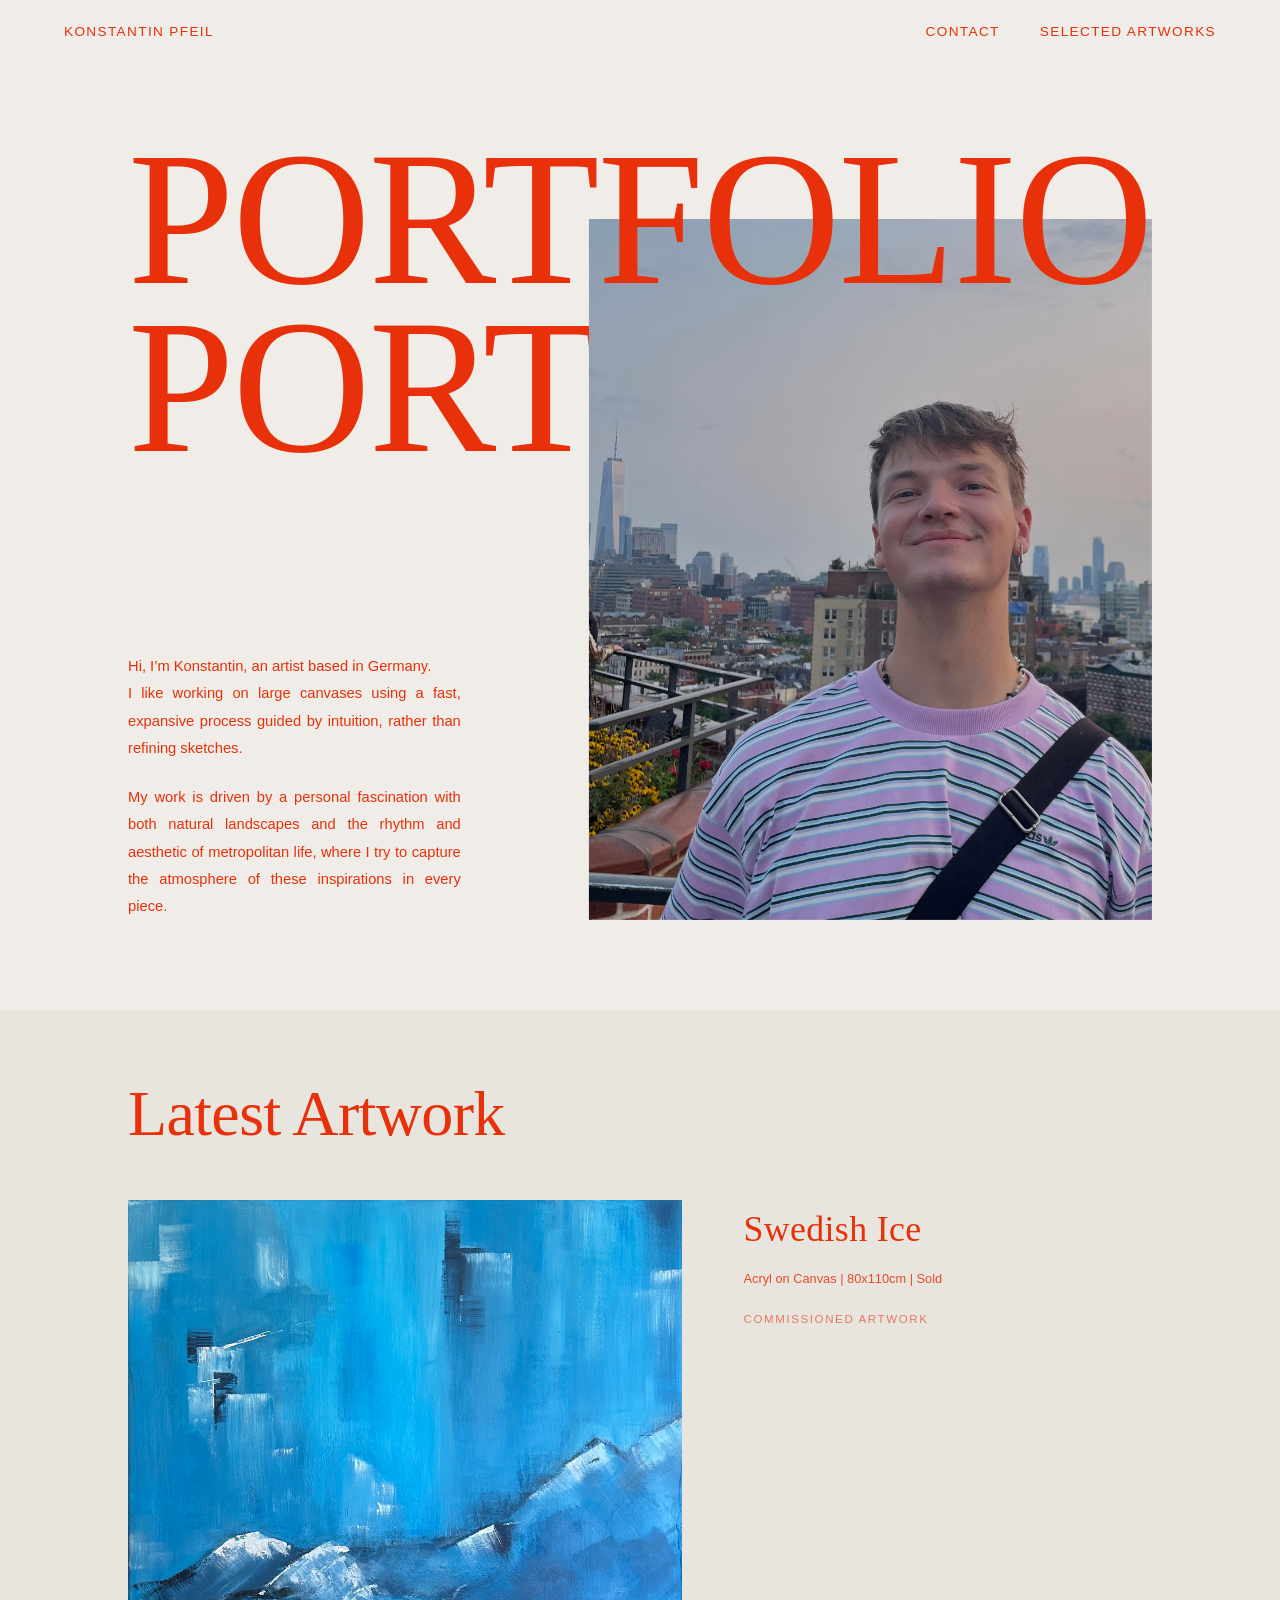
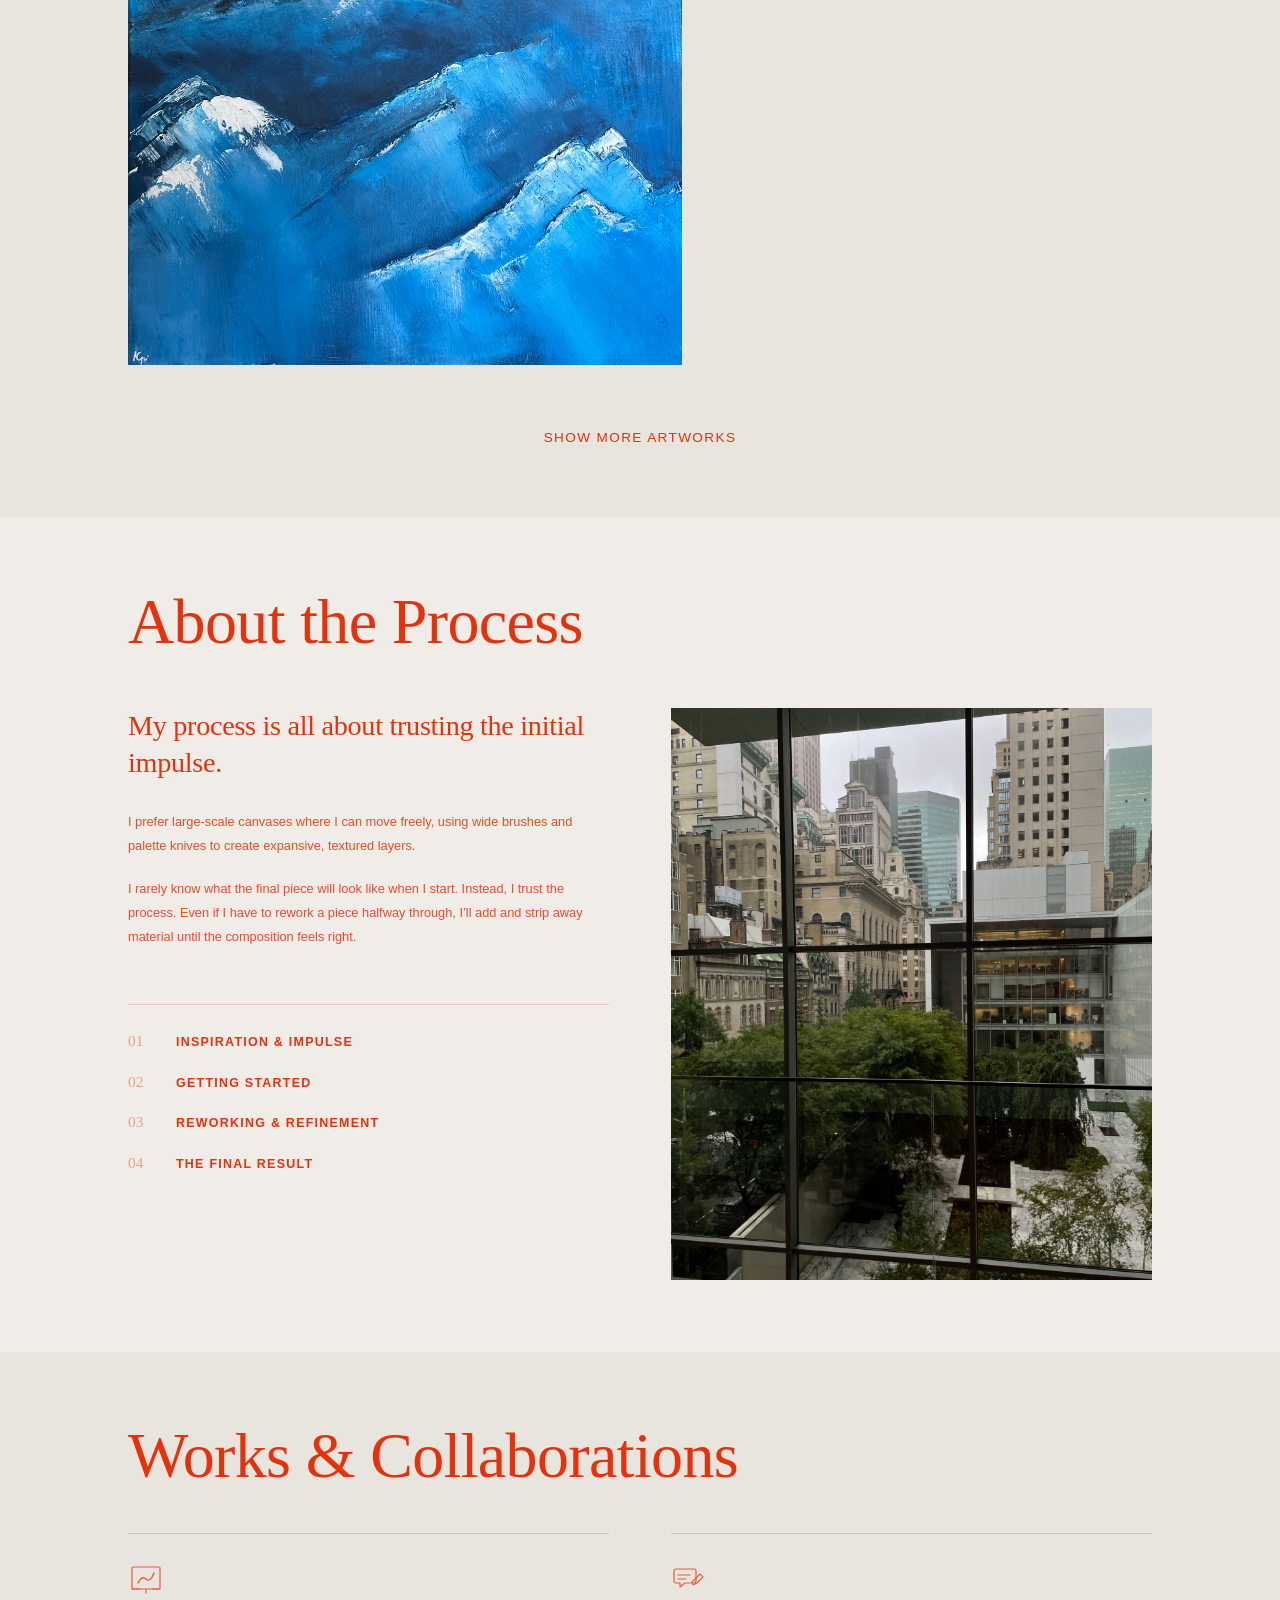
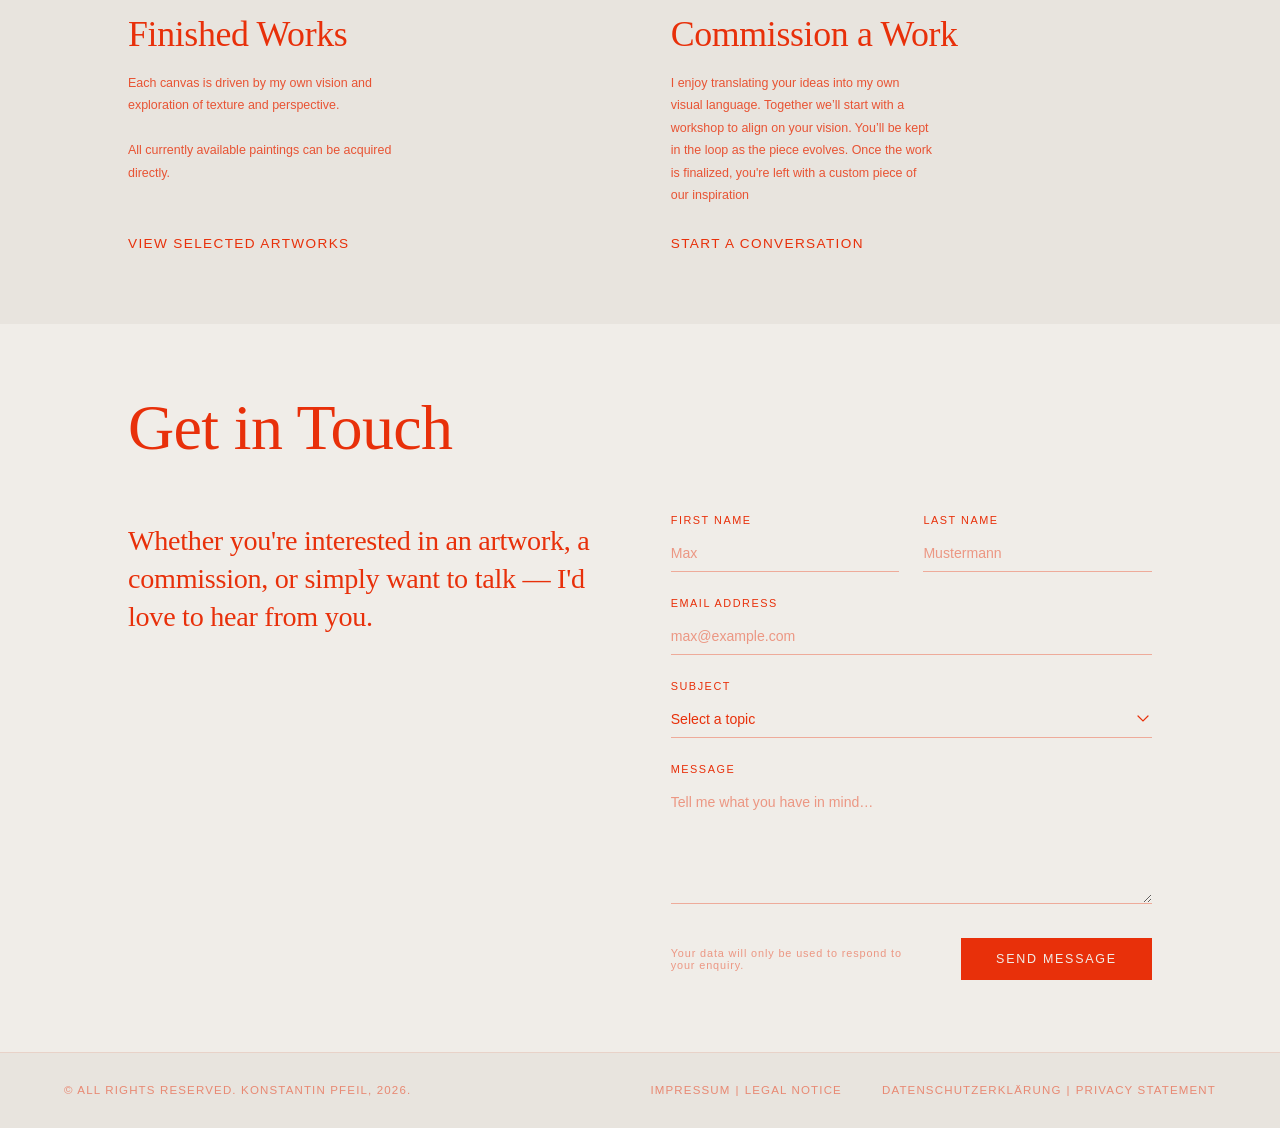
==== commit b2a18885: "adding SI painting" ====
--- a/index.html
+++ b/index.html
@@ -22,7 +22,7 @@
     "name": "Konstantin Pfeil",
     "jobTitle": "Artist",
     "url": "https://konstantinpfeil.com/",
-    "sameAs": [https://www.linkedin.com/in/konstantin-pfeil/],
+    "sameAs": ["https://www.linkedin.com/in/konstantin-pfeil/"],
     "address": {
       "@type": "PostalAddress",
       "addressCountry": "DE"
@@ -80,7 +80,7 @@
     <span class="section-title">Latest Artwork</span>
     <div class="artwork-row">
       <div class="artwork-image">
-        <img src="./assets/artworks/Swedish_Ice.png" alt="Swedish Ice — commissioned acrylic painting on canvas, 80×110cm, 2026, by Konstantin Pfeil" />
+        <img src="./assets/artworks/SI.png" alt="Swedish Ice — commissioned acrylic painting on canvas, 80×110cm, 2026, by Konstantin Pfeil" />
       </div>
       <div class="artwork-info">
         <span class="artwork-title">Swedish Ice</span>
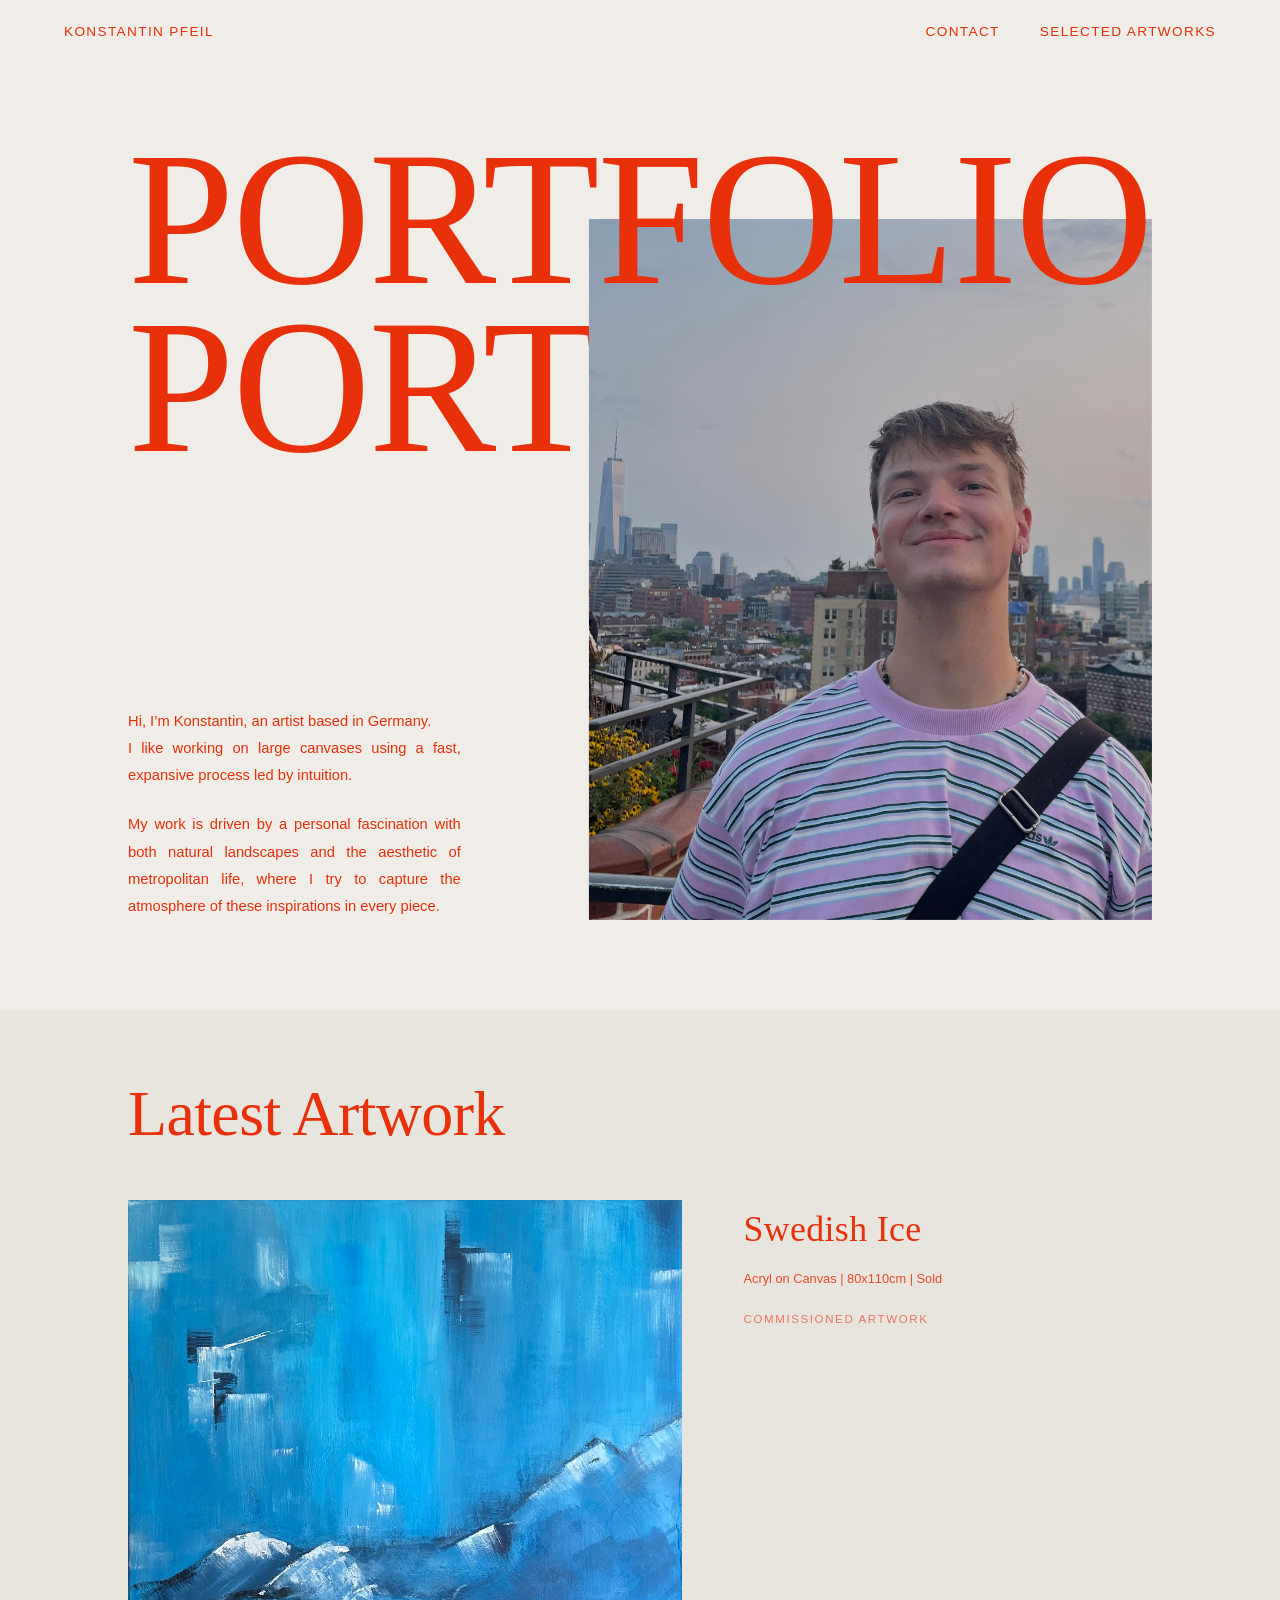
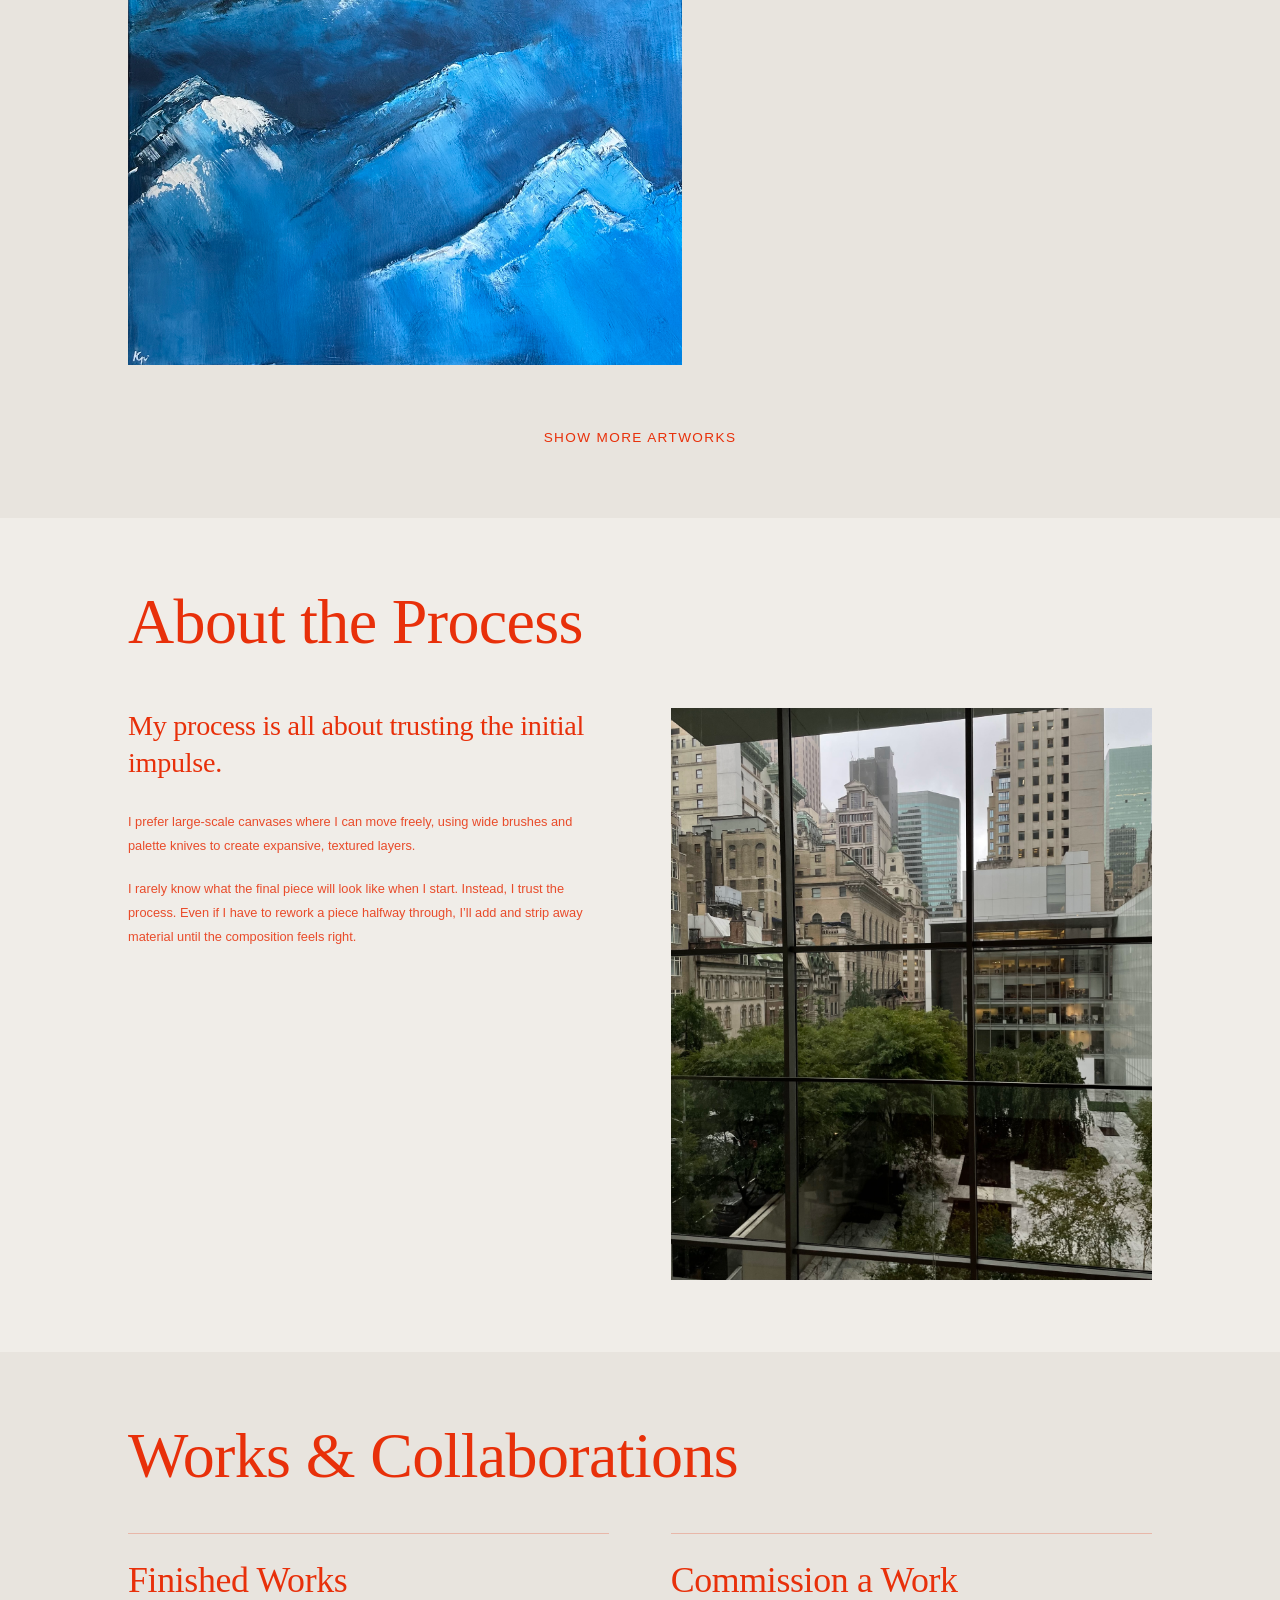
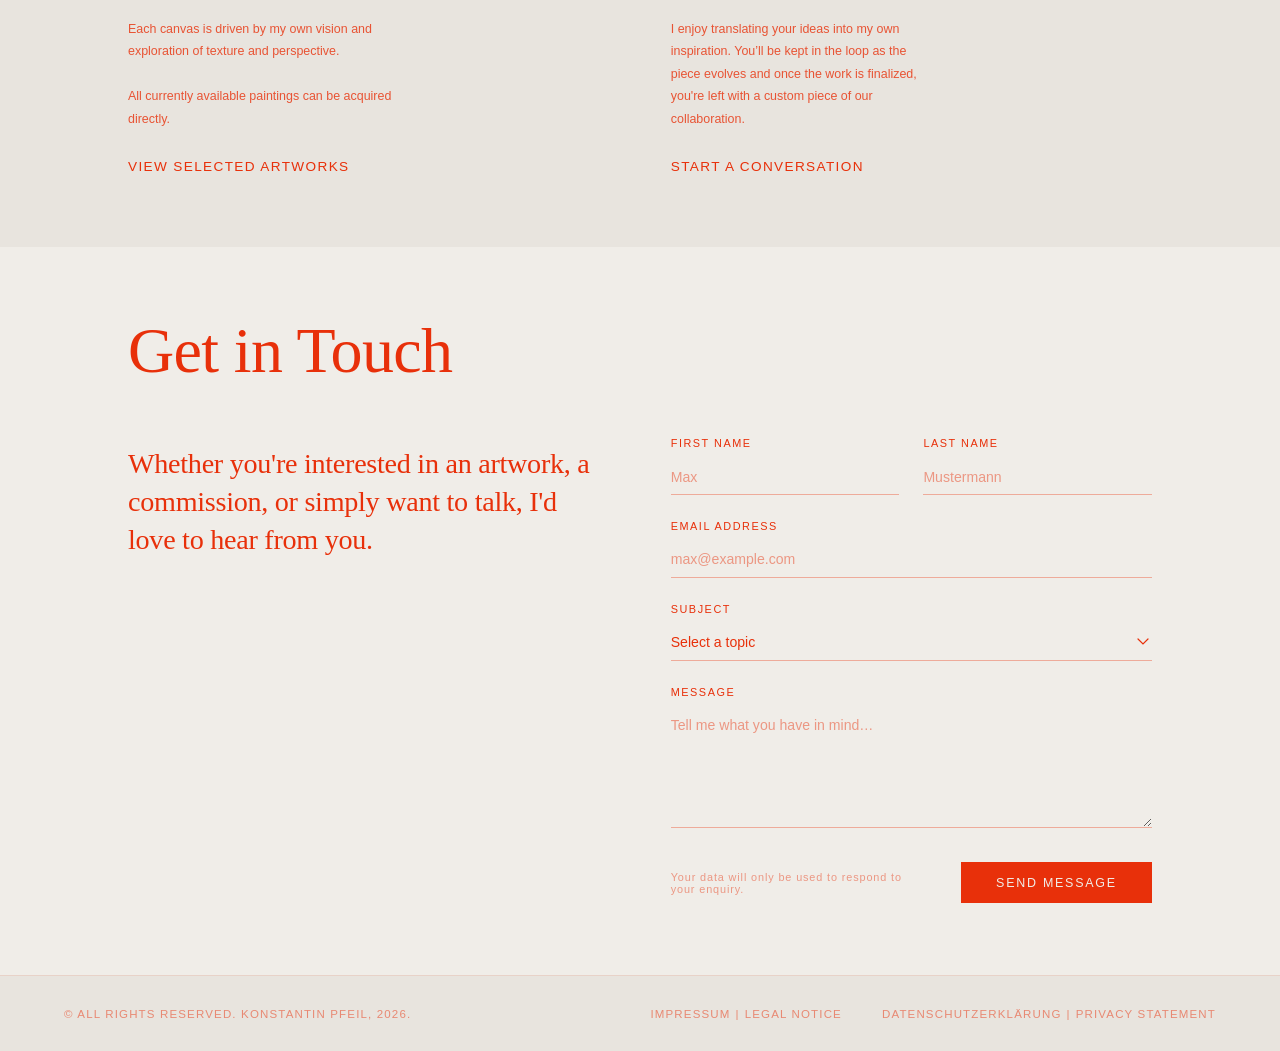
==== commit 62fbed43: "update wording for clarity" ====
--- a/index.html
+++ b/index.html
@@ -69,8 +69,8 @@
       </div>
       <div class="big-line line-two" id="lineTwo">PORTFOLIO</div>
       <div class="bio-text" id="bioText">
-        <p>Hi, I’m Konstantin, an artist based in Germany. <br>I like working on large canvases using a fast, expansive process guided by intuition, rather than refining sketches.</p>
-        <p>My work is driven by a personal fascination with both natural landscapes and the rhythm and aesthetic of metropolitan life, where I try to capture the atmosphere of these inspirations in every piece.</p>
+        <p>Hi, I’m Konstantin, an artist based in Germany. <br>I like working on large canvases using a fast, expansive process led by intuition.</p>
+        <p>My work is driven by a personal fascination with both natural landscapes and the aesthetic of metropolitan life, where I try to capture the atmosphere of these inspirations in every piece.</p>
       </div>
     </div>
   </section>
@@ -101,15 +101,9 @@
         <span class="process-intro">My process is all about trusting the initial impulse.</span>
         <p>I prefer large-scale canvases where I can move freely, using wide brushes and palette knives to create expansive, textured layers.</p>
         <p>I rarely know what the final piece will look like when I start. Instead, I trust the process. Even if I have to rework a piece halfway through, I’ll add and strip away material until the composition feels right.</p>
-        <div class="process-steps">
-          <div class="process-step"><span class="step-num">01</span><span class="step-label">Inspiration & Impulse</span></div>
-          <div class="process-step"><span class="step-num">02</span><span class="step-label">Getting Started</span></div>
-          <div class="process-step"><span class="step-num">03</span><span class="step-label">Reworking & Refinement</span></div>
-          <div class="process-step"><span class="step-num">04</span><span class="step-label">The Final Result</span></div>
-        </div>
       </div>
       <div class="process-image">
-        <img src="./assets/images/nyc.png" alt="New York City skyline — one of Konstantin Pfeil's metropolitan inspirations" />
+        <img src="./assets/images/nyc.png" alt="New York City MoMa" />
       </div>
     </div>
   </section>
@@ -119,26 +113,13 @@
     <span class="section-title">Works & Collaborations</span>
     <div class="services-row">
       <div class="service-card">
-        <svg class="service-icon" viewBox="0 0 36 36" fill="none" stroke="#E8300A" stroke-width="1.2" stroke-linecap="round" stroke-linejoin="round">
-          <rect x="4" y="6" width="28" height="22" rx="1"/>
-          <line x1="4" y1="28" x2="12" y2="28"/>
-          <line x1="24" y1="28" x2="32" y2="28"/>
-          <line x1="18" y1="28" x2="18" y2="32"/>
-          <path d="M10 22 Q14 14 18 18 Q22 22 26 12" stroke-width="1.4"/>
-        </svg>
         <span class="service-name">Finished Works</span>
         <p class="service-desc">Each canvas is driven by my own vision and exploration of texture and perspective. <br><br>All currently available paintings can be acquired directly.</p>
         <div class="service-cta"><a href="./artwork.html" class="text-btn">View Selected Artworks</a></div>
       </div>
       <div class="service-card">
-        <svg class="service-icon" viewBox="0 0 36 36" fill="none" stroke="#E8300A" stroke-width="1.2" stroke-linecap="round" stroke-linejoin="round">
-          <path d="M5 8 h18 a2 2 0 0 1 2 2 v10 a2 2 0 0 1 -2 2 H14 l-5 4 v-4 H5 a2 2 0 0 1 -2 -2 V10 a2 2 0 0 1 2 -2 z"/>
-          <line x1="7" y1="14" x2="19" y2="14"/>
-          <line x1="7" y1="18" x2="15" y2="18"/>
-          <path d="M26 22 l6-6-3-3-8 8 1 3 4-2z" stroke-width="1.1"/>
-        </svg>
         <span class="service-name">Commission a Work</span>
-        <p class="service-desc">I enjoy translating your ideas into my own visual language. Together we’ll start with a workshop to align on your vision. You’ll be kept in the loop as the piece evolves. Once the work is finalized, you're left with a custom piece of our inspiration</p>
+        <p class="service-desc">I enjoy translating your ideas into my own inspiration. You’ll be kept in the loop as the piece evolves and once the work is finalized, you're left with a custom piece of our collaboration.</p>
         <div class="service-cta"><a href="#contact" class="text-btn">Start a Conversation</a></div>
       </div>
     </div>
@@ -149,7 +130,7 @@
     <span class="section-title">Get in Touch</span>
     <div class="contact-inner">
       <div class="contact-intro">
-        <span class="contact-lead">Whether you're interested in an artwork, a commission, or simply want to talk — I'd love to hear from you.</span>
+        <span class="contact-lead">Whether you're interested in an artwork, a commission, or simply want to talk, I'd love to hear from you.</span>
       </div>
       <form class="contact-form" action="https://formspree.io/f/xqeynlbk" method="POST">
         <div class="form-row">
@@ -221,7 +202,7 @@
               <div class="impressum-block">
                 <h3 class="impressum-label">Umsatzsteuer-ID</h3>
                 <p>Umsatzsteuer-Identifikationsnummer gemäß § 27 a Umsatzsteuergesetz:<br />
-                Umsatzsteuer-Identifikationsnummer beim Finanzamt beantragt.<br />
+                DE462738890<br />
                 Umsatzsteuerbefreit aufgrund der Kleinunternehmerregelung gemäß § 19 UStG.</p>
               </div>
               <div class="impressum-block">
@@ -241,7 +222,7 @@
               <div class="impressum-block">
                 <h3 class="impressum-label">VAT ID</h3>
                 <p>VAT identification number in accordance with § 27 a of the German VAT Act:<br />
-                VAT identification number application pending with the tax authority.<br />
+                DE462738890<br />
                 Exempt from VAT pursuant to the small business regulation under § 19 UStG.</p>
               </div>
               <div class="impressum-block">
